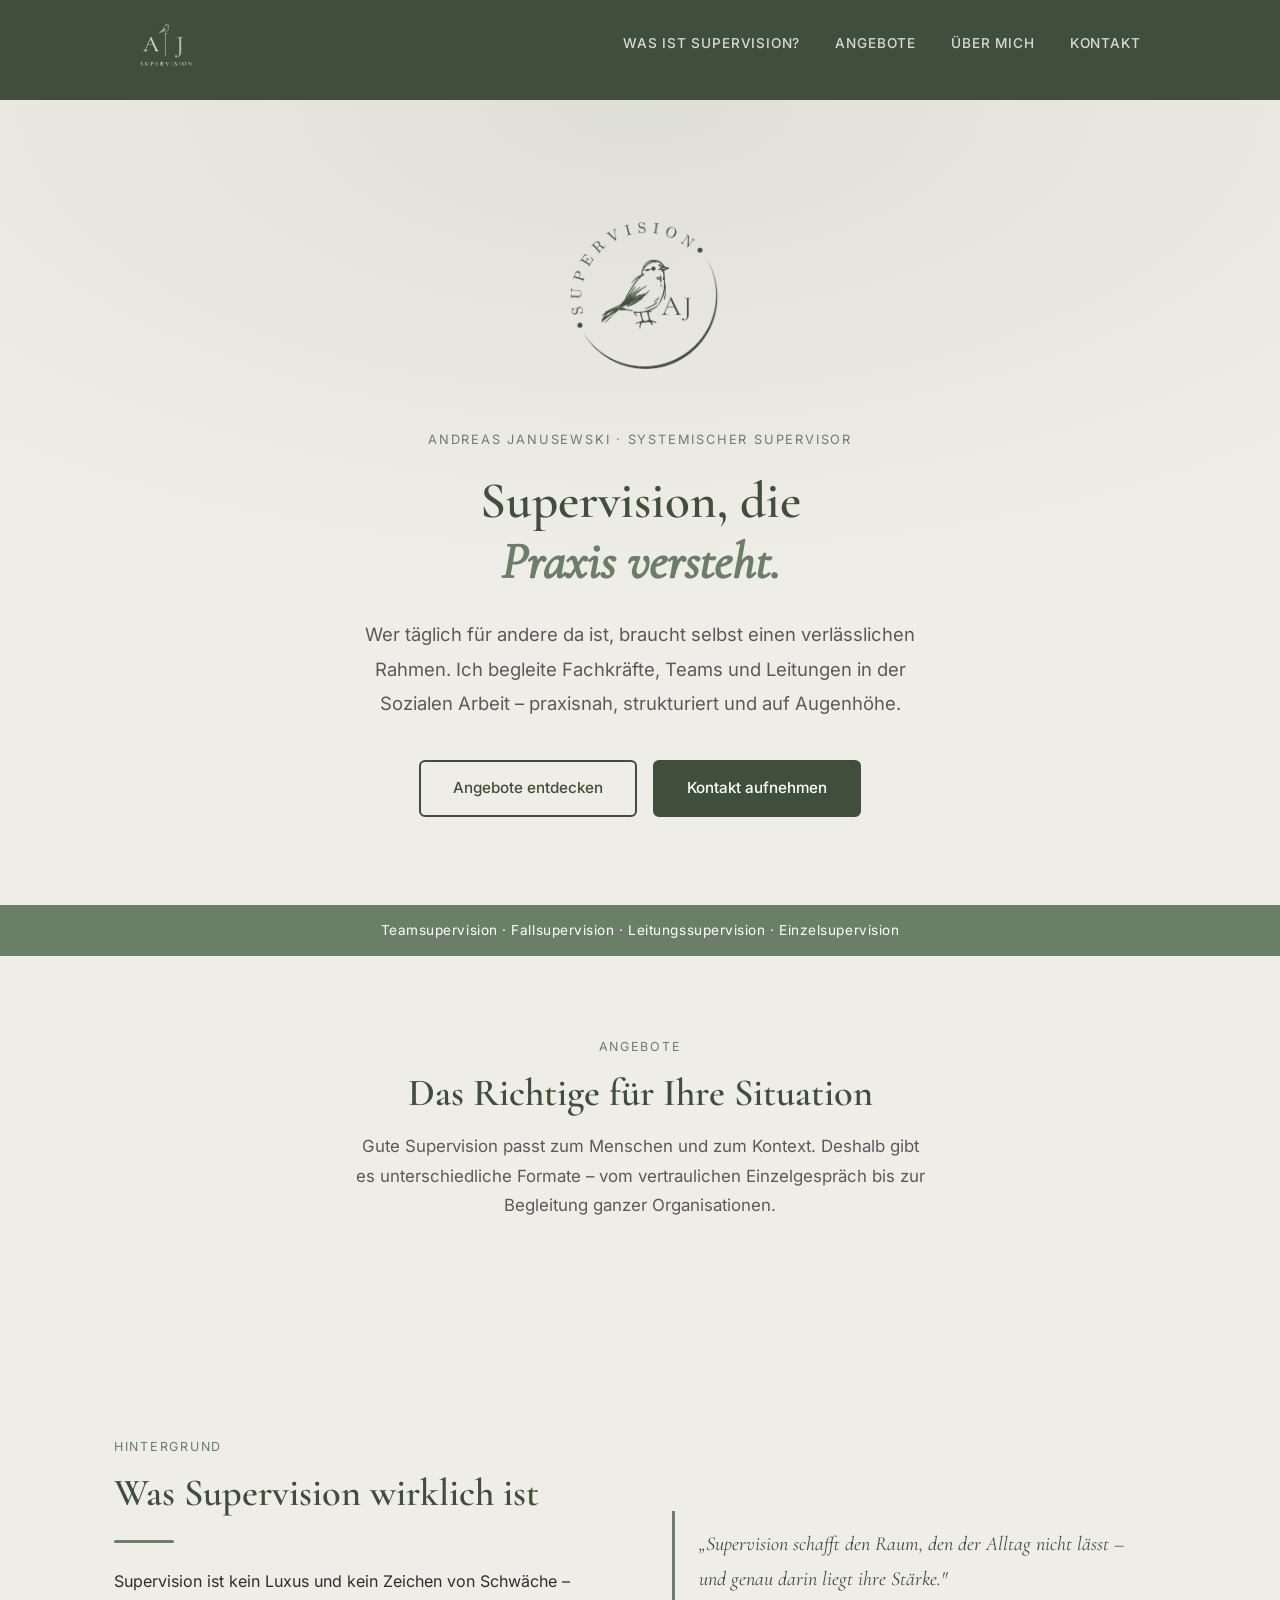
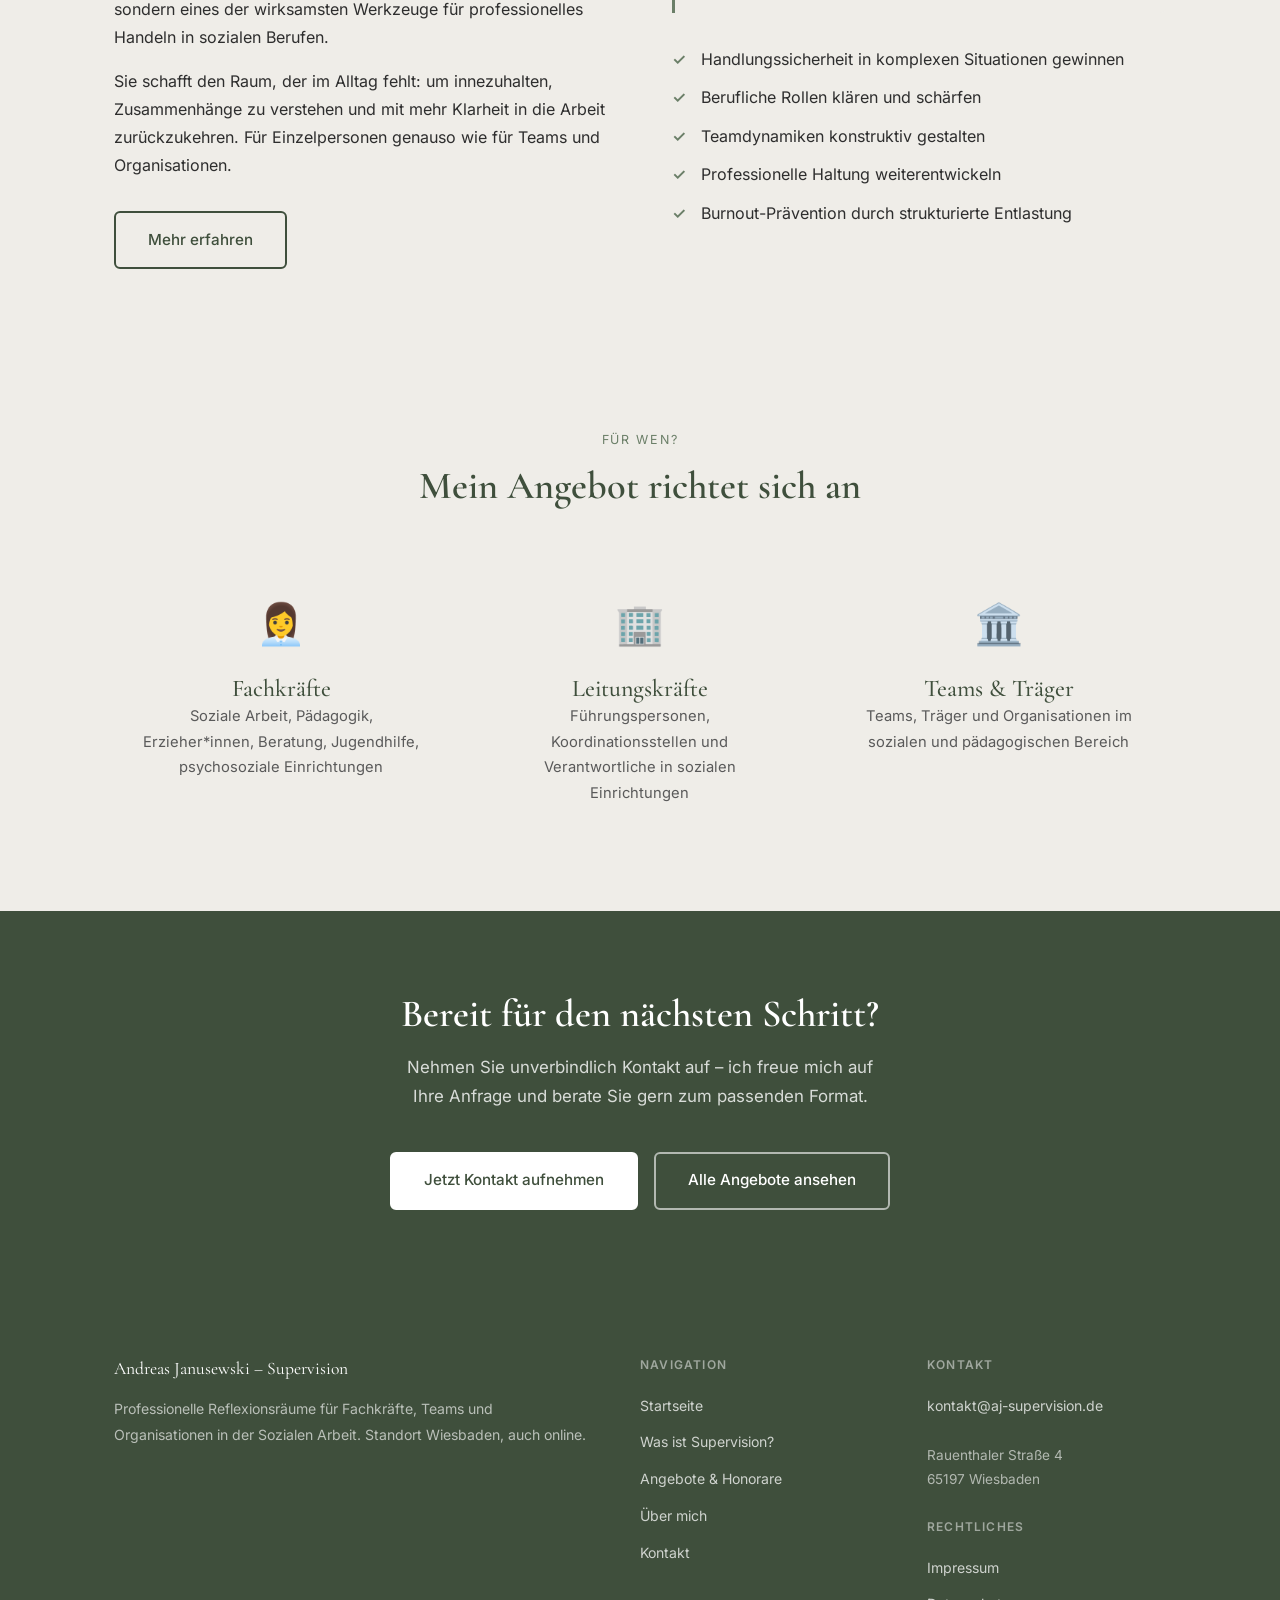
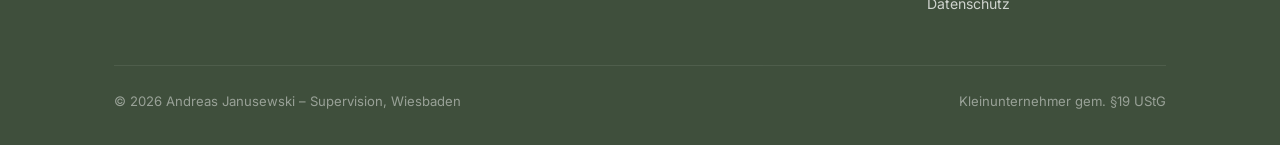
==== index.html @ a954fa85 "Favicon: rundes Logo im Browser-Tab" ====
<!DOCTYPE html>
<html lang="de">
<head>
  <meta charset="UTF-8">
  <meta name="viewport" content="width=device-width, initial-scale=1.0">
  <title>Andreas Janusewski – Supervision in Wiesbaden</title>
  <meta name="description" content="Professionelle Supervision für Fachkräfte der Sozialen Arbeit, Teams und Organisationen in Wiesbaden. Einzelsupervision, Teamsupervision und Leitungssupervision – präsenz und online.">
  <link rel="canonical" href="https://aj-supervision.de/">
  <meta property="og:title" content="Andreas Janusewski – Supervision Wiesbaden">
  <meta property="og:description" content="Professionelle Reflexionsräume für Fachkräfte, Teams und Organisationen in der Sozialen Arbeit.">
  <meta property="og:type" content="website">
  <meta property="og:url" content="https://aj-supervision.de/">
  <link rel="icon" type="image/x-icon" href="favicon.ico">
  <link rel="icon" type="image/png" sizes="32x32" href="favicon-32.png">
  <link rel="apple-touch-icon" sizes="180x180" href="favicon-180.png">
  <link rel="stylesheet" href="css/style.css">
  <script type="application/ld+json">
  {
    "@context": "https://schema.org",
    "@type": "LocalBusiness",
    "name": "Andreas Janusewski – Supervision",
    "description": "Professionelle Supervision für Fachkräfte der Sozialen Arbeit, Teams und Organisationen.",
    "url": "https://aj-supervision.de",
    "telephone": "",
    "email": "kontakt@aj-supervision.de",
    "address": {
      "@type": "PostalAddress",
      "streetAddress": "Rauenthaler Straße 4",
      "addressLocality": "Wiesbaden",
      "postalCode": "65197",
      "addressCountry": "DE"
    },
    "areaServed": ["Wiesbaden", "Frankfurt am Main", "Rhein-Main-Gebiet"],
    "priceRange": "165–220 €"
  }
  </script>
</head>
<body>

<!-- HEADER -->
<header class="header">
  <div class="container">
    <div class="header__inner">
      <a href="index.html" class="header__logo">
        <img src="images/logo-new.png" alt="AJ Supervision Logo" class="header__logo-img">
        
      </a>
      <button class="burger" aria-label="Menü öffnen" aria-expanded="false">
        <span></span><span></span><span></span>
      </button>
      <nav class="nav" role="navigation" aria-label="Hauptnavigation">
        <a href="supervision.html" class="nav__link">Was ist Supervision?</a>
        <a href="angebote.html" class="nav__link">Angebote</a>
        <a href="ueber-mich.html" class="nav__link">Über mich</a>
        <a href="kontakt.html" class="nav__link nav__link--cta">Kontakt</a>
      </nav>
    </div>
  </div>
</header>

<!-- HERO -->
<section class="hero">
  <div class="container">
    <img src="images/logo-seal.png" alt="AJ Supervision" style="height:180px;width:auto;display:block;margin:0 auto 2rem;">
    <span class="hero__eyebrow">Andreas Janusewski · Systemischer Supervisor</span>
    <h1 class="hero__title">Supervision, die<br><em>Praxis versteht.</em></h1>
    <p class="hero__subtitle">Wer täglich für andere da ist, braucht selbst einen verlässlichen Rahmen. Ich begleite Fachkräfte, Teams und Leitungen in der Sozialen Arbeit – praxisnah, strukturiert und auf Augenhöhe.</p>
    <div class="hero__actions">
      <a href="angebote.html" class="btn btn--outline">Angebote entdecken</a>
      <a href="kontakt.html" class="btn btn--primary">Kontakt aufnehmen</a>
    </div>
  </div>
</section>

<!-- STRIPE -->
<div class="stripe">Teamsupervision · Fallsupervision · Leitungssupervision · Einzelsupervision</div>

<!-- ANGEBOTE ÜBERBLICK -->
<section class="section">
  <div class="container">
    <div class="section__header">
      <span class="section__tag">Angebote</span>
      <h2 class="section__title">Das Richtige für Ihre Situation</h2>
      <p class="section__subtitle">Gute Supervision passt zum Menschen und zum Kontext. Deshalb gibt es unterschiedliche Formate – vom vertraulichen Einzelgespräch bis zur Begleitung ganzer Organisationen.</p>
    </div>
    <div class="grid-3" style="gap:1.5rem;">
  </div>
</section>

<!-- WAS IST SUPERVISION TEASER -->
<section class="section section--alt">
  <div class="container">
    <div class="grid-2" style="align-items:center; gap:4rem;">
      <div>
        <span class="section__tag">Hintergrund</span>
        <h2 style="text-align:left; margin-bottom:1rem;">Was Supervision wirklich ist</h2>
        <div class="divider divider--left"></div>
        <p>Supervision ist kein Luxus und kein Zeichen von Schwäche – sondern eines der wirksamsten Werkzeuge für professionelles Handeln in sozialen Berufen.</p>
        <p>Sie schafft den Raum, der im Alltag fehlt: um innezuhalten, Zusammenhänge zu verstehen und mit mehr Klarheit in die Arbeit zurückzukehren. Für Einzelpersonen genauso wie für Teams und Organisationen.</p>
        <a href="supervision.html" class="btn btn--outline" style="margin-top:1rem;">Mehr erfahren</a>
      </div>
      <div>
        <blockquote>
          <p>„Supervision schafft den Raum, den der Alltag nicht lässt – und genau darin liegt ihre Stärke."</p>
        </blockquote>
        <ul class="check-list" style="margin-top:1.5rem;">
          <li>Handlungssicherheit in komplexen Situationen gewinnen</li>
          <li>Berufliche Rollen klären und schärfen</li>
          <li>Teamdynamiken konstruktiv gestalten</li>
          <li>Professionelle Haltung weiterentwickeln</li>
          <li>Burnout-Prävention durch strukturierte Entlastung</li>
        </ul>
      </div>
    </div>
  </div>
</section>

<!-- ZIELGRUPPEN -->
<section class="section">
  <div class="container">
    <div class="section__header">
      <span class="section__tag">Für wen?</span>
      <h2 class="section__title">Mein Angebot richtet sich an</h2>
    </div>
    <div class="grid-3">
      <div style="text-align:center; padding:1.5rem;">
        <div style="font-size:2.5rem; margin-bottom:1rem;">👩‍💼</div>
        <h3>Fachkräfte</h3>
        <p style="font-size:0.92rem; color:var(--text-light);">Soziale Arbeit, Pädagogik, Erzieher*innen, Beratung, Jugendhilfe, psychosoziale Einrichtungen</p>
      </div>
      <div style="text-align:center; padding:1.5rem;">
        <div style="font-size:2.5rem; margin-bottom:1rem;">🏢</div>
        <h3>Leitungskräfte</h3>
        <p style="font-size:0.92rem; color:var(--text-light);">Führungspersonen, Koordinationsstellen und Verantwortliche in sozialen Einrichtungen</p>
      </div>
      <div style="text-align:center; padding:1.5rem;">
        <div style="font-size:2.5rem; margin-bottom:1rem;">🏛️</div>
        <h3>Teams &amp; Träger</h3>
        <p style="font-size:0.92rem; color:var(--text-light);">Teams, Träger und Organisationen im sozialen und pädagogischen Bereich</p>
      </div>
    </div>
  </div>
</section>

<!-- CTA -->
<section class="cta-band">
  <div class="container">
    <h2>Bereit für den nächsten Schritt?</h2>
    <p>Nehmen Sie unverbindlich Kontakt auf – ich freue mich auf Ihre Anfrage und berate Sie gern zum passenden Format.</p>
    <div style="display:flex; gap:1rem; justify-content:center; flex-wrap:wrap;">
      <a href="kontakt.html" class="btn btn--white">Jetzt Kontakt aufnehmen</a>
      <a href="angebote.html" class="btn btn--outline-white">Alle Angebote ansehen</a>
    </div>
  </div>
</section>

<!-- FOOTER -->
<footer class="footer">
  <div class="container">
    <div class="footer__grid">
      <div>
        <div class="footer__brand">Andreas Janusewski – Supervision</div>
        <p class="footer__desc">Professionelle Reflexionsräume für Fachkräfte, Teams und Organisationen in der Sozialen Arbeit. Standort Wiesbaden, auch online.</p>
      </div>
      <div>
        <div class="footer__heading">Navigation</div>
        <ul class="footer__links">
          <li><a href="index.html">Startseite</a></li>
          <li><a href="supervision.html">Was ist Supervision?</a></li>
          <li><a href="angebote.html">Angebote &amp; Honorare</a></li>
          <li><a href="ueber-mich.html">Über mich</a></li>
          <li><a href="kontakt.html">Kontakt</a></li>
        </ul>
      </div>
      <div>
        <div class="footer__heading">Kontakt</div>
        <ul class="footer__links">
          <li><a href="mailto:kontakt@aj-supervision.de">kontakt@aj-supervision.de</a></li>
          <li></li>
          <li style="color:rgba(255,255,255,0.6); font-size:0.85rem; margin-top:0.5rem;">Rauenthaler Straße 4<br>65197 Wiesbaden</li>
        </ul>
        <div style="margin-top:1.5rem;">
          <div class="footer__heading">Rechtliches</div>
          <ul class="footer__links">
            <li><a href="impressum.html">Impressum</a></li>
            <li><a href="datenschutz.html">Datenschutz</a></li>
          </ul>
        </div>
      </div>
    </div>
    <div class="footer__bottom">
      <span>© 2026 Andreas Janusewski – Supervision, Wiesbaden</span>
      <span>Kleinunternehmer gem. §19 UStG</span>
    </div>
  </div>
</footer>

<script src="js/main.js"></script>
</body>
</html>
---- css/style.css ----
/* ─── LOCAL FONTS ─── */
@font-face { font-family: 'Cormorant Garamond'; font-style: normal; font-weight: 400; font-display: swap; src: url('../fonts/cormorant-400.ttf') format('truetype'); }
@font-face { font-family: 'Cormorant Garamond'; font-style: normal; font-weight: 500; font-display: swap; src: url('../fonts/cormorant-500.ttf') format('truetype'); }
@font-face { font-family: 'Cormorant Garamond'; font-style: normal; font-weight: 600; font-display: swap; src: url('../fonts/cormorant-600.ttf') format('truetype'); }
@font-face { font-family: 'Cormorant Garamond'; font-style: italic; font-weight: 400; font-display: swap; src: url('../fonts/cormorant-italic-400.ttf') format('truetype'); }
@font-face { font-family: 'Inter'; font-style: normal; font-weight: 300; font-display: swap; src: url('../fonts/inter-300.ttf') format('truetype'); }
@font-face { font-family: 'Inter'; font-style: normal; font-weight: 400; font-display: swap; src: url('../fonts/inter-400.ttf') format('truetype'); }
@font-face { font-family: 'Inter'; font-style: normal; font-weight: 500; font-display: swap; src: url('../fonts/inter-500.ttf') format('truetype'); }
@font-face { font-family: 'Inter'; font-style: normal; font-weight: 600; font-display: swap; src: url('../fonts/inter-600.ttf') format('truetype'); }

/* AJ Supervision – Stylesheet
   Design: Warm Professional · Olive & Linen
   Colors: #3F4F3C (primary) · #6B7F68 (secondary) · #2E2E2E (text) · #EFEDE8 (bg)
*/

:root {
  --primary:    #3F4F3C;
  --secondary:  #6B7F68;
  --accent:     #4a5e47;
  --text:       #2E2E2E;
  --text-light: #5a5a5a;
  --bg:         #EFEDE8;
  --surface:    #EFEDE8;
  --white:      #FFFFFF;
  --border:     #D5D0C8;
  --max-w:      1100px;
  --radius:     6px;
  --shadow:     0 2px 16px rgba(63,79,60,0.10);
  --transition: 0.25s ease;
}

*, *::before, *::after { margin: 0; padding: 0; box-sizing: border-box; }
html { scroll-behavior: smooth; background-color: #3F4F3C; }

body {
  font-family: 'Inter', -apple-system, BlinkMacSystemFont, sans-serif;
  color: var(--text);
  background: #EFEDE8;
  line-height: 1.75;
  font-size: 1rem;
}

/* Typography */
h1, h2, h3, h4 {
  font-family: 'Cormorant Garamond', Georgia, serif;
  color: var(--primary);
  line-height: 1.2;
}
h1 { font-size: clamp(2rem, 5vw, 3.2rem); font-weight: 600; }
h2 { font-size: clamp(1.6rem, 3.5vw, 2.4rem); font-weight: 600; }
h3 { font-size: clamp(1.15rem, 2vw, 1.5rem); font-weight: 500; }
h4 { font-size: 1.05rem; font-weight: 600; }
p  { margin-bottom: 1rem; }
p:last-child { margin-bottom: 0; }
a  { color: var(--secondary); text-decoration: none; transition: color var(--transition); }
a:hover { color: var(--primary); }
ul { list-style: none; }

/* Layout */
.container { max-width: var(--max-w); margin: 0 auto; padding: 0 1.5rem; }
.section    { padding: 5rem 0; }
.section--alt { background: var(--surface); }

/* ─── HEADER ─── */
.header {
  position: sticky; top: 0;
  background: var(--primary);
  z-index: 100;
  height: 100px;
}
.header__inner {
  display: flex; align-items: center;
  justify-content: space-between;
  height: 100%;
  padding: 0 0.5rem;
}
.header__logo {
  display: flex; align-items: center; text-decoration: none;
}
.header__logo-img { height: 88px; width: auto; display: block; }
.header__logo-text { display: none; }

.nav { display: flex; align-items: center; gap: 0; }
.nav__link {
  padding: 0.5rem 1.1rem;
  font-size: 0.85rem; font-weight: 500;
  color: rgba(239,237,232,0.88);
  letter-spacing: 0.06em; text-transform: uppercase;
  border-radius: var(--radius);
  transition: background var(--transition), color var(--transition);
}
.nav__link:hover, .nav__link.active {
  background: rgba(255,255,255,0.1); color: #fff;
}
.nav__link--cta { color: rgba(239,237,232,0.88); }
.nav__link--cta:hover { background: rgba(255,255,255,0.1); color: #fff; }

.burger {
  display: none; flex-direction: column; gap: 5px;
  cursor: pointer; background: none;
  border: 1px solid rgba(239,237,232,0.45);
  border-radius: 4px; padding: 8px 10px;
}
.burger span {
  display: block; width: 20px; height: 1.5px;
  background: #EFEDE8; border-radius: 1px;
  transition: var(--transition);
}

/* ─── STRIPE ─── */
.stripe {
  background: var(--secondary); color: #fff;
  padding: 0.85rem 1.5rem; text-align: center;
  font-size: 0.85rem; letter-spacing: 0.04em;
}

/* ─── HERO (Startseite) ─── */
.hero {
  padding: 7rem 0 5.5rem;
  background: var(--surface);
  text-align: center;
  position: relative; overflow: hidden;
}
.hero::before {
  content: '';
  position: absolute; inset: 0;
  background: radial-gradient(ellipse 80% 60% at 50% 0%, rgba(107,127,104,0.12), transparent);
  pointer-events: none;
}
.hero__eyebrow {
  display: inline-block;
  font-size: 0.8rem; letter-spacing: 0.14em;
  text-transform: uppercase; color: var(--secondary);
  margin-bottom: 1.2rem;
}
.hero__title { margin-bottom: 1.5rem; }
.hero__title em { font-style: italic; color: var(--secondary); }
.hero__subtitle {
  font-size: 1.15rem; color: var(--text-light);
  max-width: 580px; margin: 0 auto 2.5rem; line-height: 1.85;
}
.hero__actions { display: flex; gap: 1rem; justify-content: center; flex-wrap: wrap; }

/* ─── BUTTONS ─── */
.btn {
  display: inline-flex; align-items: center; gap: 0.5rem;
  padding: 0.85rem 2rem; border-radius: var(--radius);
  font-size: 0.95rem; font-weight: 500; cursor: pointer;
  transition: var(--transition); border: 2px solid transparent; text-decoration: none;
}
.btn--primary { background: var(--primary); color: var(--white); border-color: var(--primary); }
.btn--primary:hover { background: var(--accent); border-color: var(--accent); color: var(--white); }
.btn--outline { background: transparent; color: var(--primary); border-color: var(--primary); }
.btn--outline:hover { background: var(--primary); color: var(--white); }
.btn--sm { padding: 0.6rem 1.4rem; font-size: 0.88rem; }

/* ─── SECTION HEADER ─── */
.section__header { text-align: center; margin-bottom: 3.5rem; }
.section__tag {
  display: block; font-size: 0.78rem; letter-spacing: 0.14em;
  text-transform: uppercase; color: var(--secondary); margin-bottom: 0.75rem;
}
.section__title { margin-bottom: 1rem; }
.section__subtitle {
  font-size: 1.05rem; color: var(--text-light);
  max-width: 580px; margin: 0 auto;
}

/* ─── CARDS ─── */
.card {
  background: var(--white);
  border: 1px solid var(--border);
  border-radius: var(--radius);
  padding: 2rem;
  box-shadow: var(--shadow);
  transition: box-shadow var(--transition), transform var(--transition);
}
.card:hover { box-shadow: 0 6px 28px rgba(63,79,60,0.15); transform: translateY(-2px); }
.card__icon { font-size: 2rem; margin-bottom: 1rem; }
.card__title { margin-bottom: 0.6rem; }

/* ─── GRID ─── */
.grid-2 { display: grid; grid-template-columns: repeat(2,1fr); gap: 1.5rem; }
.grid-3 { display: grid; grid-template-columns: repeat(3,1fr); gap: 1.5rem; }
.grid-5 { display: grid; grid-template-columns: repeat(5,1fr); gap: 1.25rem; }

/* ─── PRICE CARDS ─── */
.price-grid { display: grid; grid-template-columns: repeat(3,1fr); gap: 1.5rem; }
.price-card {
  background: var(--white); border: 2px solid var(--border);
  border-radius: var(--radius); padding: 2.2rem 1.8rem;
  text-align: center; position: relative;
}
.price-card--featured { border-color: var(--primary); }
.price-card__badge {
  position: absolute; top: -0.75rem; left: 50%; transform: translateX(-50%);
  background: var(--primary); color: white;
  font-size: 0.72rem; padding: 0.25rem 1rem;
  border-radius: 20px; white-space: nowrap; letter-spacing: 0.06em;
}
.price-card__title { font-size: 1rem; font-weight: 600; margin-bottom: 0.4rem; color: var(--text); }
.price-card__desc { font-size: 0.85rem; color: var(--text-light); margin-bottom: 1.5rem; }
.price-card__amount {
  font-family: 'Cormorant Garamond', serif;
  font-size: 3rem; color: var(--primary); font-weight: 600;
  line-height: 1; margin-bottom: 0.2rem;
}
.price-card__unit { font-size: 0.82rem; color: var(--text-light); margin-bottom: 1.5rem; }

/* ─── PAGE HERO (inner pages) ─── */
.page-hero {
  background: var(--surface); padding: 4.5rem 0 3.5rem; text-align: center;
}
.page-hero__tag {
  display: block; font-size: 0.78rem; letter-spacing: 0.14em;
  text-transform: uppercase; color: var(--secondary); margin-bottom: 0.9rem;
}
.page-hero__title { margin-bottom: 1rem; }
.page-hero__subtitle {
  font-size: 1.1rem; color: var(--text-light);
  max-width: 560px; margin: 0 auto;
}

/* ─── CONTACT FORM ─── */
.contact-grid { display: grid; grid-template-columns: 1fr 1fr; gap: 4rem; align-items: start; }
.form-group { margin-bottom: 1.4rem; }
.form-label { display: block; font-size: 0.88rem; font-weight: 500; color: var(--text); margin-bottom: 0.4rem; }
.form-input, .form-select, .form-textarea {
  width: 100%; padding: 0.85rem 1rem;
  border: 1.5px solid var(--border); border-radius: var(--radius);
  background: var(--white); color: var(--text);
  font-size: 1rem; font-family: inherit;
  transition: border-color var(--transition); appearance: none;
}
.form-input:focus, .form-select:focus, .form-textarea:focus {
  outline: none; border-color: var(--secondary);
}
.form-textarea { min-height: 145px; resize: vertical; }
.form-note { font-size: 0.8rem; color: var(--text-light); margin-top: 0.4rem; }
.form-success {
  display: none; background: #e8f5e9; border: 1px solid #a5d6a7;
  border-radius: var(--radius); padding: 1rem 1.5rem;
  color: #2e7d32; margin-bottom: 1rem;
}
.contact-info { display: flex; flex-direction: column; gap: 1.5rem; }
.contact-info__item { display: flex; gap: 1rem; align-items: flex-start; }
.contact-info__icon { font-size: 1.4rem; flex-shrink: 0; margin-top: 0.1rem; }
.contact-info__label { font-size: 0.78rem; text-transform: uppercase; letter-spacing: 0.08em; color: var(--secondary); margin-bottom: 0.2rem; }
.contact-info__value { color: var(--text); font-size: 0.97rem; }

/* ─── DIVIDER ─── */
.divider { width: 60px; height: 3px; background: var(--secondary); margin: 1.5rem auto; border-radius: 2px; }
.divider--left { margin-left: 0; }

/* ─── CHECK LIST ─── */
.check-list { display: flex; flex-direction: column; gap: 0.65rem; }
.check-list li { padding-left: 1.8rem; position: relative; }
.check-list li::before { content: '✓'; position: absolute; left: 0; color: var(--secondary); font-weight: 700; }

/* ─── QUOTE ─── */
blockquote {
  border-left: 3px solid var(--secondary);
  padding: 1rem 1.5rem; margin: 2rem 0;
  background: var(--surface);
  border-radius: 0 var(--radius) var(--radius) 0;
}
blockquote p {
  font-family: 'Cormorant Garamond', serif;
  font-size: 1.25rem; color: var(--primary);
  font-style: italic; margin: 0;
}

/* ─── CTA BAND ─── */
.cta-band {
  background: var(--primary); color: white;
  padding: 5rem 0; text-align: center;
}
.cta-band h2 { color: white; margin-bottom: 1rem; }
.cta-band p { color: rgba(255,255,255,0.8); max-width: 500px; margin: 0 auto 2.5rem; font-size: 1.05rem; }
.btn--white { background: white; color: var(--primary); border-color: white; }
.btn--white:hover { background: #EFEDE8; color: var(--primary); }
.btn--outline-white { background: transparent; color: white; border-color: rgba(255,255,255,0.6); }
.btn--outline-white:hover { border-color: white; }

/* ─── FOOTER ─── */
.footer { background: var(--primary); color: rgba(255,255,255,0.85); padding: 4rem 0 2rem; }
.footer__grid { display: grid; grid-template-columns: 2fr 1fr 1fr; gap: 3rem; margin-bottom: 3rem; }
.footer__brand {
  font-family: 'Cormorant Garamond', serif;
  font-size: 1.1rem; color: white; margin-bottom: 0.75rem;
}
.footer__desc { font-size: 0.88rem; opacity: 0.75; line-height: 1.8; }
.footer__heading {
  font-size: 0.75rem; font-weight: 600;
  letter-spacing: 0.1em; text-transform: uppercase;
  color: rgba(255,255,255,0.5); margin-bottom: 1rem;
}
.footer__links { display: flex; flex-direction: column; gap: 0.55rem; }
.footer__links a { color: rgba(255,255,255,0.75); font-size: 0.88rem; transition: color var(--transition); }
.footer__links a:hover { color: white; }
.footer__bottom {
  border-top: 1px solid rgba(255,255,255,0.15);
  padding-top: 1.5rem;
  display: flex; justify-content: space-between; align-items: center;
  font-size: 0.82rem; opacity: 0.55; flex-wrap: wrap; gap: 0.75rem;
}

/* ─── ÜBER MICH ─── */
.about-grid { display: grid; grid-template-columns: 1fr 2fr; gap: 4rem; align-items: start; }
.about-photo {
  aspect-ratio: 3/4; background: var(--border);
  border-radius: var(--radius); overflow: hidden;
  display: flex; align-items: center; justify-content: center;
  color: var(--text-light); font-size: 0.9rem; text-align: center;
}

/* ─── SUPERVISION PAGE ─── */
.steps { display: flex; flex-direction: column; gap: 2rem; counter-reset: step; }
.step { display: flex; gap: 2rem; align-items: flex-start; }
.step__num {
  flex-shrink: 0; width: 3rem; height: 3rem;
  background: var(--primary); color: white;
  border-radius: 50%; display: flex; align-items: center; justify-content: center;
  font-family: 'Cormorant Garamond', serif; font-size: 1.3rem; font-weight: 600;
}
.step__body h3 { margin-bottom: 0.5rem; }

/* ─── IMPRESSUM / DATENSCHUTZ ─── */
.legal-content { max-width: 780px; margin: 0 auto; }
.legal-content h2 { font-size: 1.4rem; margin-top: 2.5rem; margin-bottom: 0.75rem; }
.legal-content h3 { font-size: 1.1rem; margin-top: 1.5rem; margin-bottom: 0.5rem; }
.legal-content p, .legal-content li { font-size: 0.95rem; color: var(--text-light); }
.legal-content ul { list-style: disc; padding-left: 1.5rem; margin-bottom: 1rem; }

/* ─── RESPONSIVE ─── */
@media (max-width: 960px) {
  .grid-5 { grid-template-columns: repeat(3,1fr); }
  .price-grid { grid-template-columns: 1fr; max-width: 480px; margin: 0 auto; }
  .footer__grid { grid-template-columns: 1fr 1fr; }
  .about-grid { grid-template-columns: 1fr; }
  .contact-grid { grid-template-columns: 1fr; gap: 2.5rem; }
}
@media (max-width: 680px) {
  .header { height: 72px; }
  .header__logo-img { height: 52px; }
  .nav { display: none; position: absolute; top: 72px; left: 0; right: 0; flex-direction: column; background: var(--primary); border-top: 1px solid rgba(255,255,255,0.1); padding: 0; gap: 0; z-index: 99; }
  .nav.open { display: flex; }
  .nav__link { display: block; padding: 1rem 1.5rem; border-bottom: 1px solid rgba(255,255,255,0.07); border-radius: 0; color: rgba(239,237,232,0.9); font-size: 0.9rem; }
  .nav__link:last-child { border-bottom: none; }
  .burger { display: flex; }
  .grid-2, .grid-3, .grid-5 { grid-template-columns: 1fr; }
  .footer__grid { grid-template-columns: 1fr; gap: 2rem; }
  .footer__bottom { flex-direction: column; text-align: center; }
  .section { padding: 3.5rem 0; }
  .hero { padding: 5rem 0 4rem; }
}
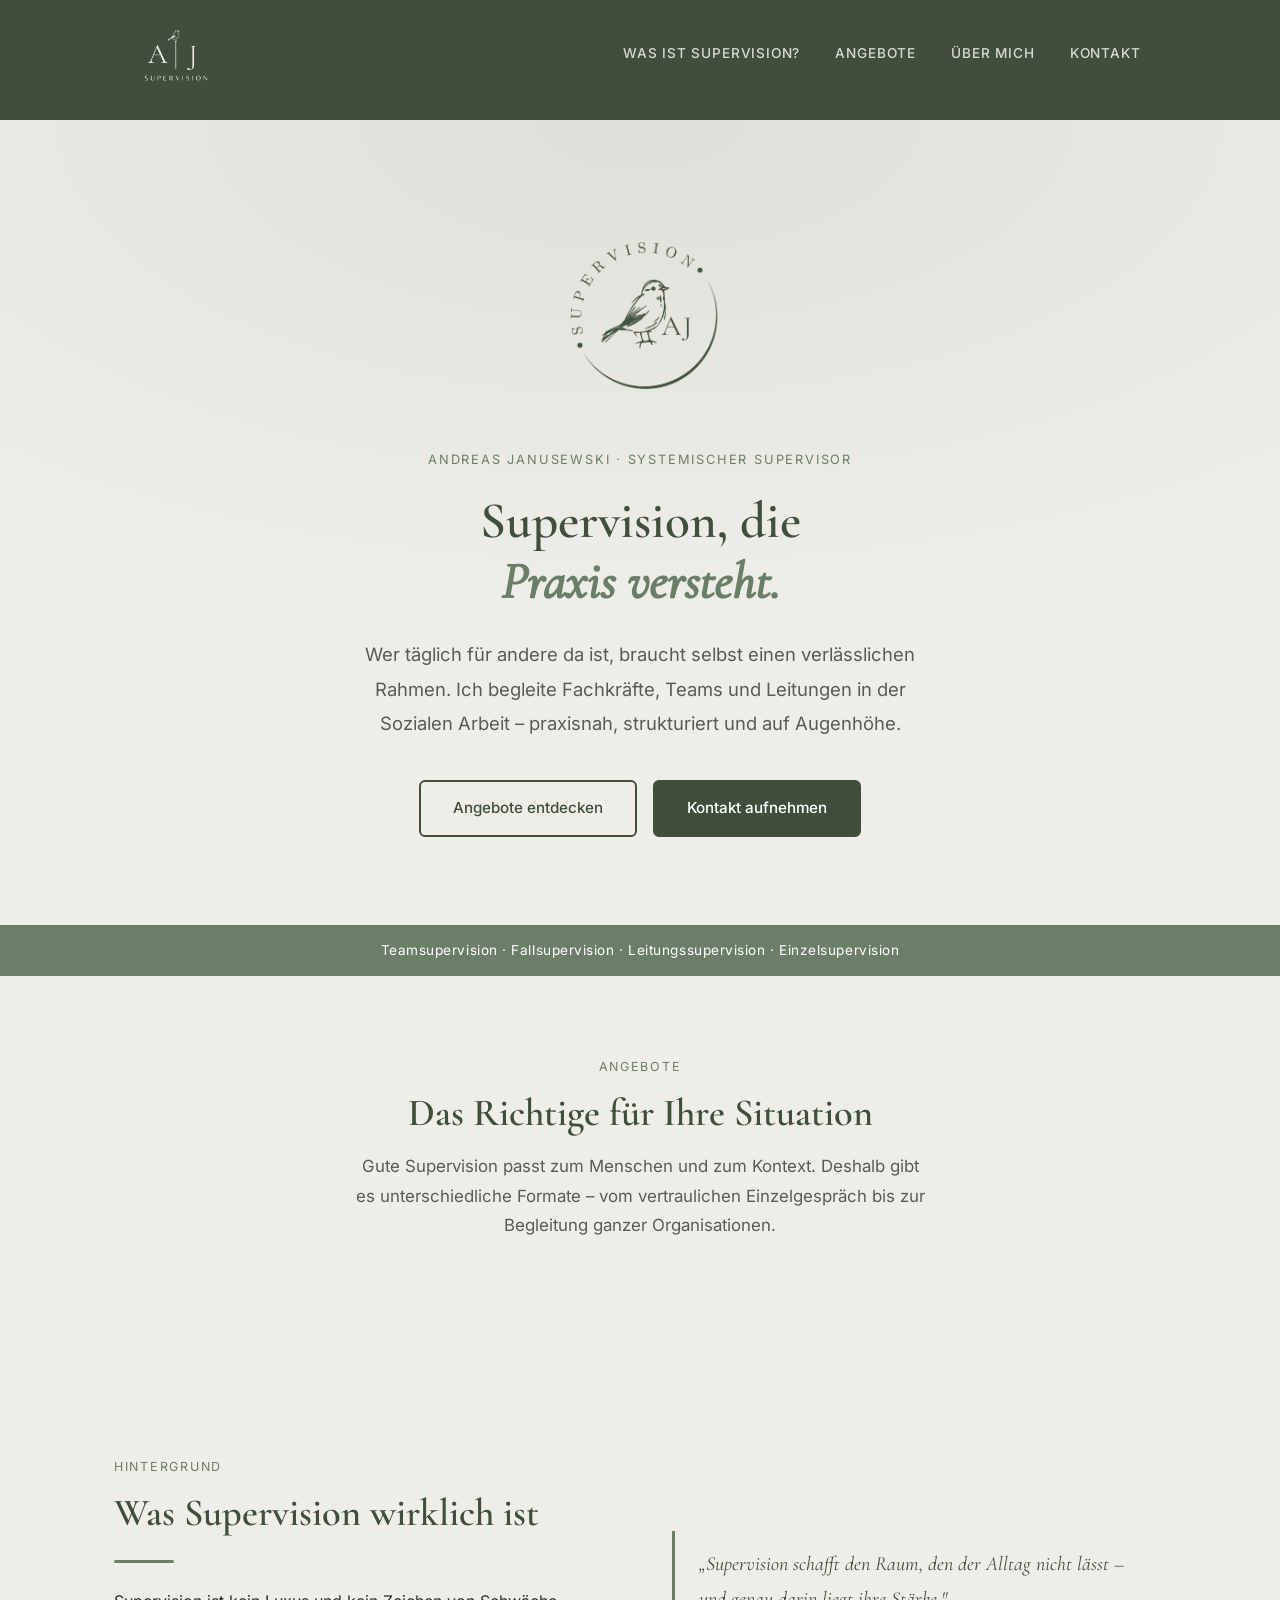
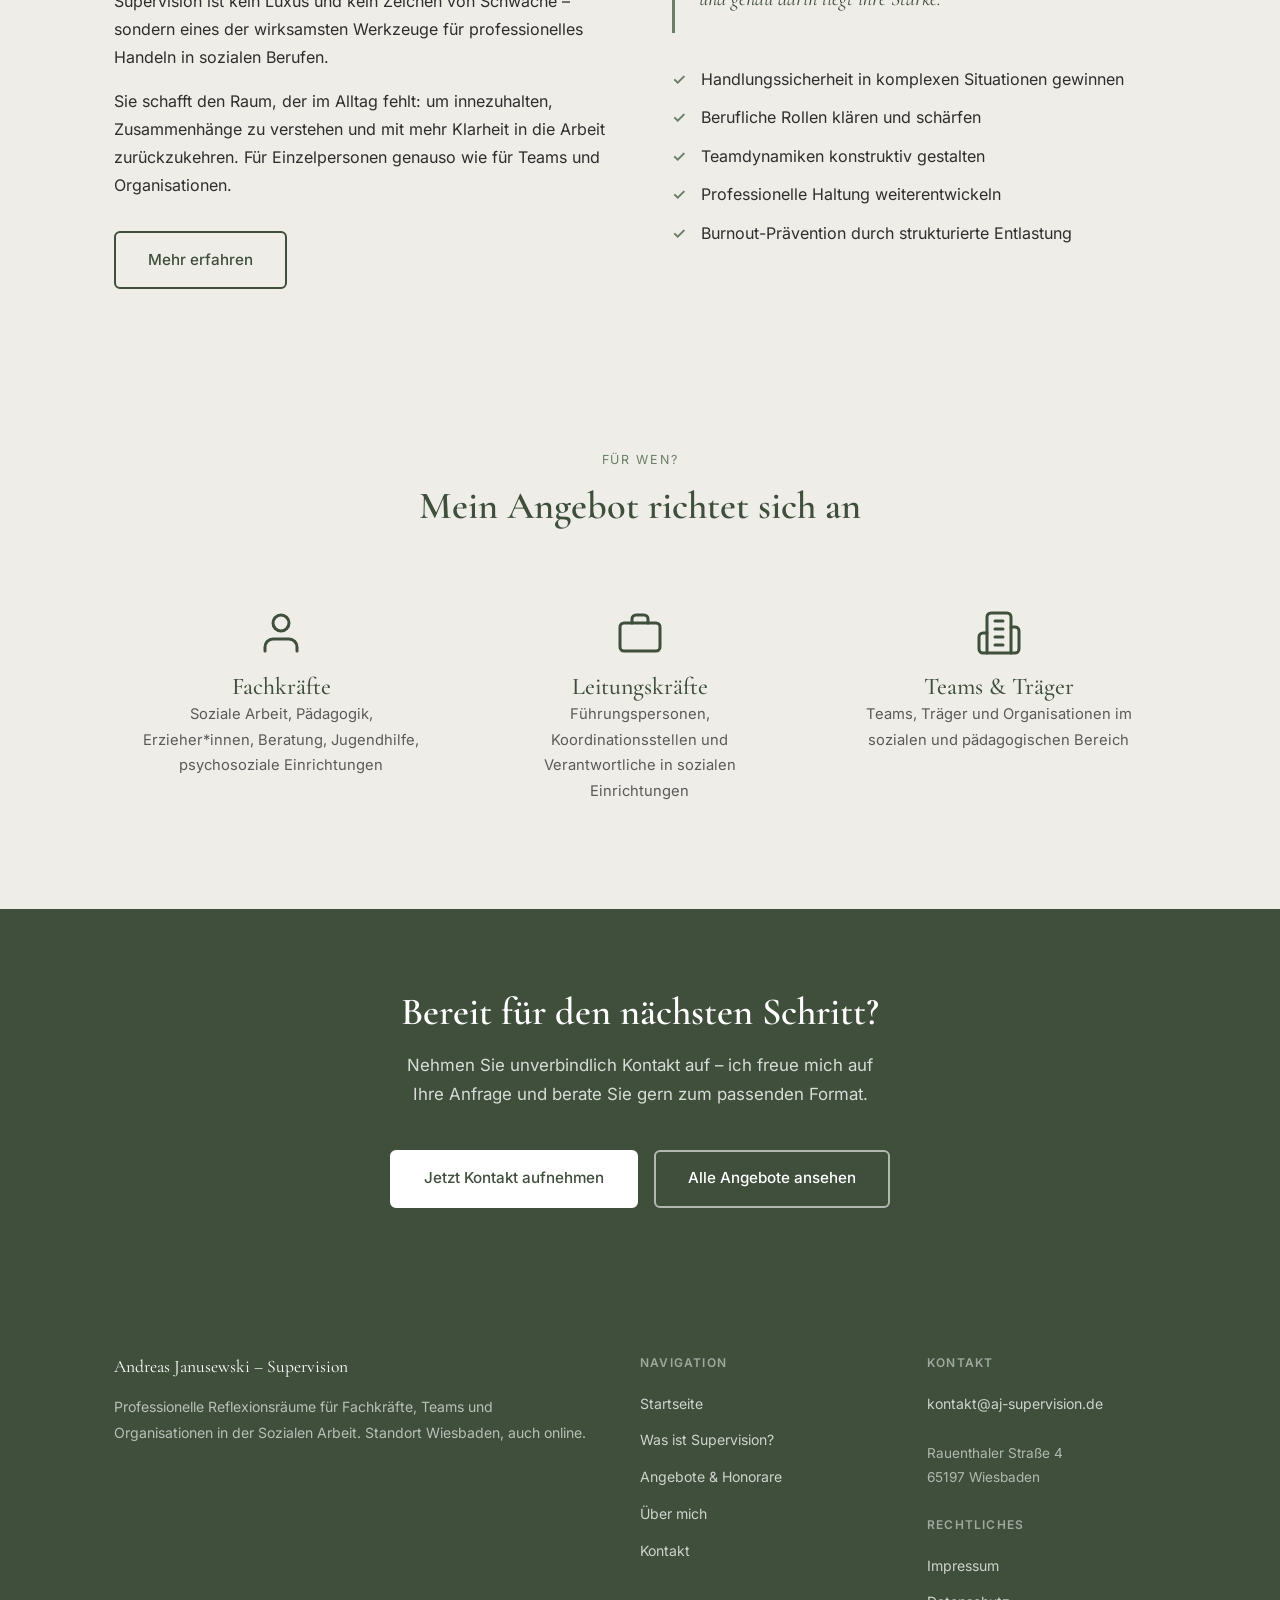
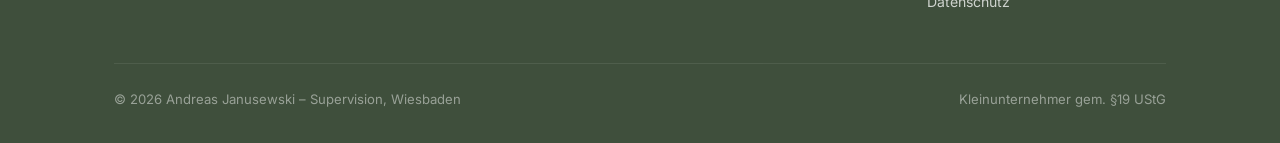
==== commit c6cfcd47: "Design: SVG-Icons statt Emojis, Inter Light Ablaufzahlen, Favicon neu, Roadmap" ====
--- a/index.html
+++ b/index.html
@@ -124,17 +124,17 @@
     </div>
     <div class="grid-3">
       <div style="text-align:center; padding:1.5rem;">
-        <div style="font-size:2.5rem; margin-bottom:1rem;">👩‍💼</div>
+        <div class="section-icon"><svg xmlns="http://www.w3.org/2000/svg" viewBox="0 0 24 24" fill="none" stroke="currentColor" stroke-width="1.5" stroke-linecap="round" stroke-linejoin="round"><path d="M20 21v-2a4 4 0 0 0-4-4H8a4 4 0 0 0-4 4v2"/><circle cx="12" cy="7" r="4"/></svg></div>
         <h3>Fachkräfte</h3>
         <p style="font-size:0.92rem; color:var(--text-light);">Soziale Arbeit, Pädagogik, Erzieher*innen, Beratung, Jugendhilfe, psychosoziale Einrichtungen</p>
       </div>
       <div style="text-align:center; padding:1.5rem;">
-        <div style="font-size:2.5rem; margin-bottom:1rem;">🏢</div>
+        <div class="section-icon"><svg xmlns="http://www.w3.org/2000/svg" viewBox="0 0 24 24" fill="none" stroke="currentColor" stroke-width="1.5" stroke-linecap="round" stroke-linejoin="round"><rect width="20" height="14" x="2" y="7" rx="2"/><path d="M16 7V5a2 2 0 0 0-2-2h-4a2 2 0 0 0-2 2v2"/></svg></div>
         <h3>Leitungskräfte</h3>
         <p style="font-size:0.92rem; color:var(--text-light);">Führungspersonen, Koordinationsstellen und Verantwortliche in sozialen Einrichtungen</p>
       </div>
       <div style="text-align:center; padding:1.5rem;">
-        <div style="font-size:2.5rem; margin-bottom:1rem;">🏛️</div>
+        <div class="section-icon"><svg xmlns="http://www.w3.org/2000/svg" viewBox="0 0 24 24" fill="none" stroke="currentColor" stroke-width="1.5" stroke-linecap="round" stroke-linejoin="round"><path d="M6 22V4a2 2 0 0 1 2-2h8a2 2 0 0 1 2 2v18Z"/><path d="M6 12H4a2 2 0 0 0-2 2v6a2 2 0 0 0 2 2h2"/><path d="M18 9h2a2 2 0 0 1 2 2v9a2 2 0 0 1-2 2h-2"/><path d="M10 6h4"/><path d="M10 10h4"/><path d="M10 14h4"/><path d="M10 18h4"/></svg></div>
         <h3>Teams &amp; Träger</h3>
         <p style="font-size:0.92rem; color:var(--text-light);">Teams, Träger und Organisationen im sozialen und pädagogischen Bereich</p>
       </div>
--- a/css/style.css
+++ b/css/style.css
@@ -66,7 +66,7 @@
   position: sticky; top: 0;
   background: var(--primary);
   z-index: 100;
-  height: 100px;
+  height: 120px;
 }
 .header__inner {
   display: flex; align-items: center;
@@ -77,7 +77,7 @@
 .header__logo {
   display: flex; align-items: center; text-decoration: none;
 }
-.header__logo-img { height: 88px; width: auto; display: block; }
+.header__logo-img { height: 108px; width: auto; display: block; }
 .header__logo-text { display: none; }
 
 .nav { display: flex; align-items: center; gap: 0; }
@@ -176,7 +176,10 @@
   transition: box-shadow var(--transition), transform var(--transition);
 }
 .card:hover { box-shadow: 0 6px 28px rgba(63,79,60,0.15); transform: translateY(-2px); }
-.card__icon { font-size: 2rem; margin-bottom: 1rem; }
+.card__icon { font-size: 2rem; margin-bottom: 1rem; display:flex; align-items:center; justify-content:center; }
+.card__icon svg { width: 2rem; height: 2rem; stroke: var(--primary); stroke-width: 1.5; }
+.section-icon { display:flex; align-items:center; justify-content:center; margin-bottom:1rem; }
+.section-icon svg { width: 3rem; height: 3rem; stroke: var(--primary); stroke-width: 1.5; }
 .card__title { margin-bottom: 0.6rem; }
 
 /* ─── GRID ─── */
@@ -321,7 +324,7 @@
   flex-shrink: 0; width: 3rem; height: 3rem;
   background: var(--primary); color: white;
   border-radius: 50%; display: flex; align-items: center; justify-content: center;
-  font-family: 'Cormorant Garamond', serif; font-size: 1.3rem; font-weight: 600;
+  font-family: 'Inter', sans-serif; font-size: 1.2rem; font-weight: 300; letter-spacing: 0.05em;
 }
 .step__body h3 { margin-bottom: 0.5rem; }
 
@@ -341,8 +344,8 @@
   .contact-grid { grid-template-columns: 1fr; gap: 2.5rem; }
 }
 @media (max-width: 680px) {
-  .header { height: 72px; }
-  .header__logo-img { height: 52px; }
+  .header { height: 84px; }
+  .header__logo-img { height: 68px; }
   .nav { display: none; position: absolute; top: 72px; left: 0; right: 0; flex-direction: column; background: var(--primary); border-top: 1px solid rgba(255,255,255,0.1); padding: 0; gap: 0; z-index: 99; }
   .nav.open { display: flex; }
   .nav__link { display: block; padding: 1rem 1.5rem; border-bottom: 1px solid rgba(255,255,255,0.07); border-radius: 0; color: rgba(239,237,232,0.9); font-size: 0.9rem; }
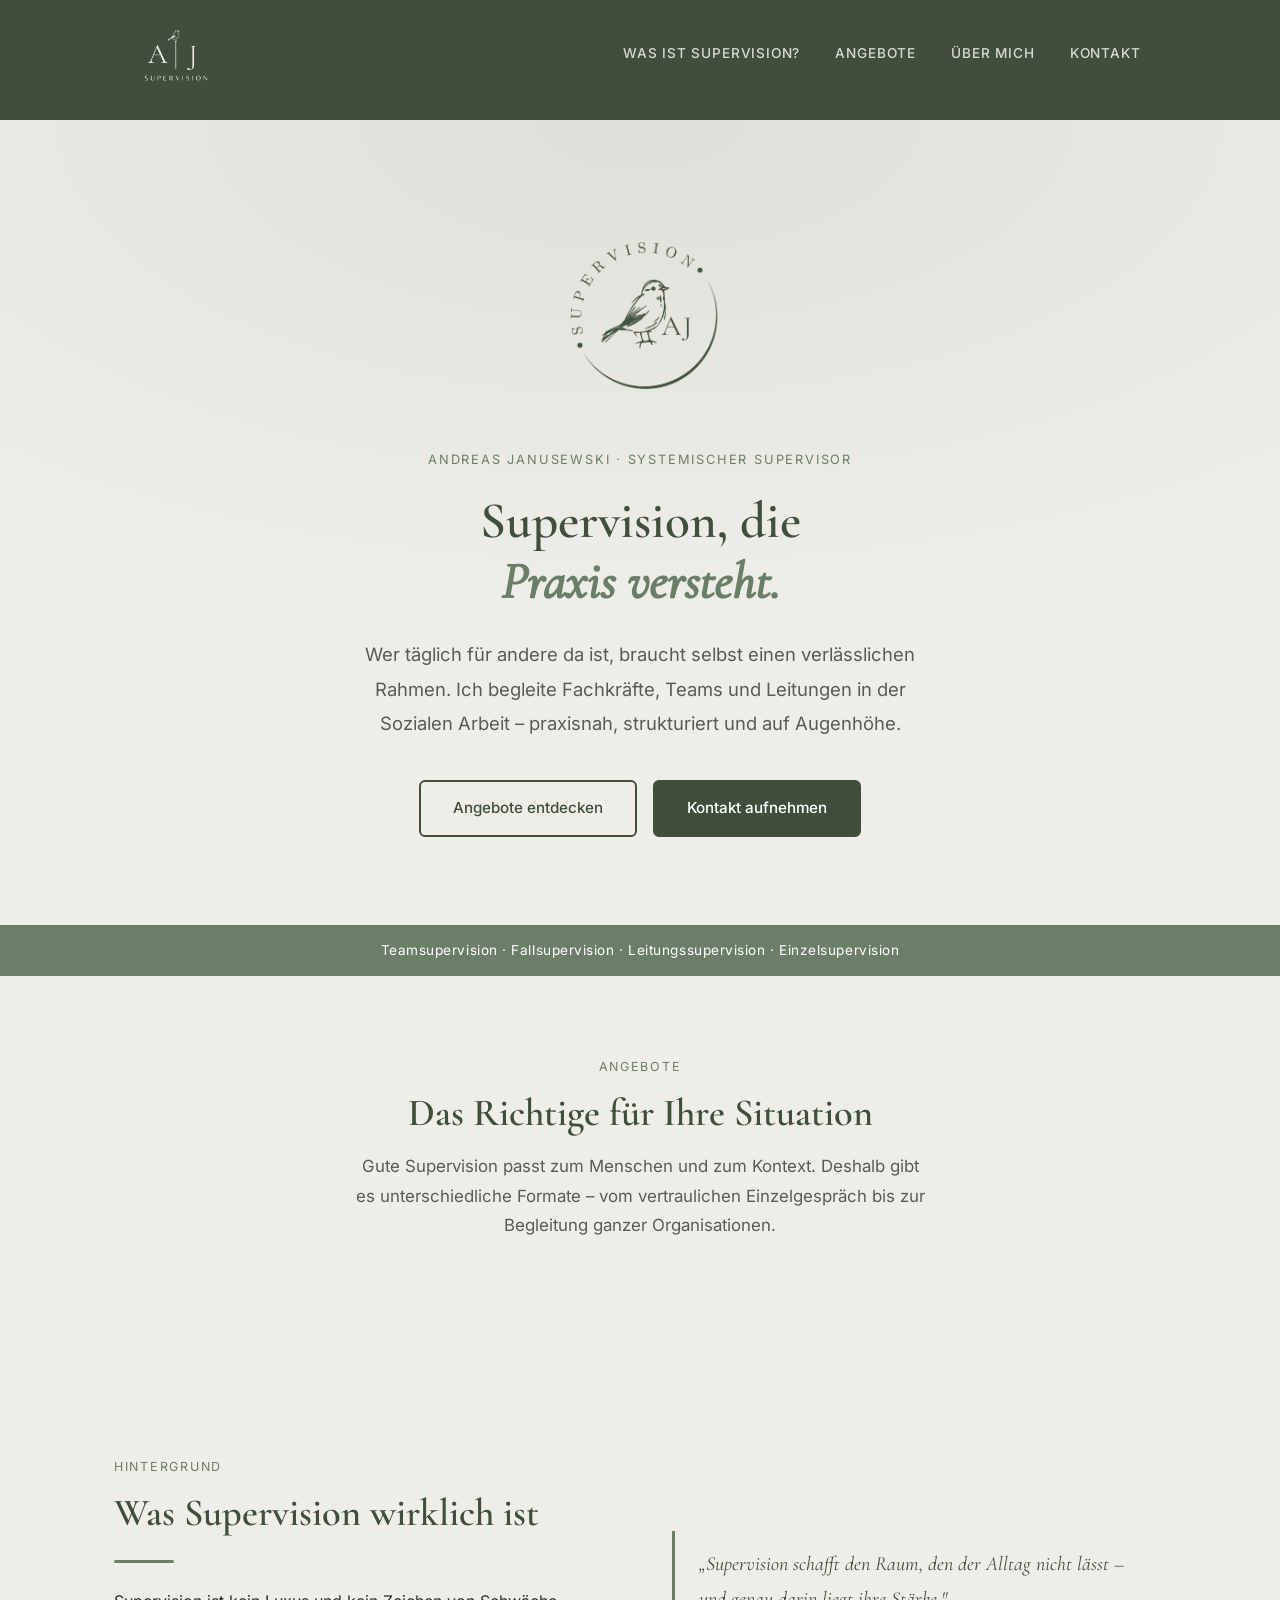
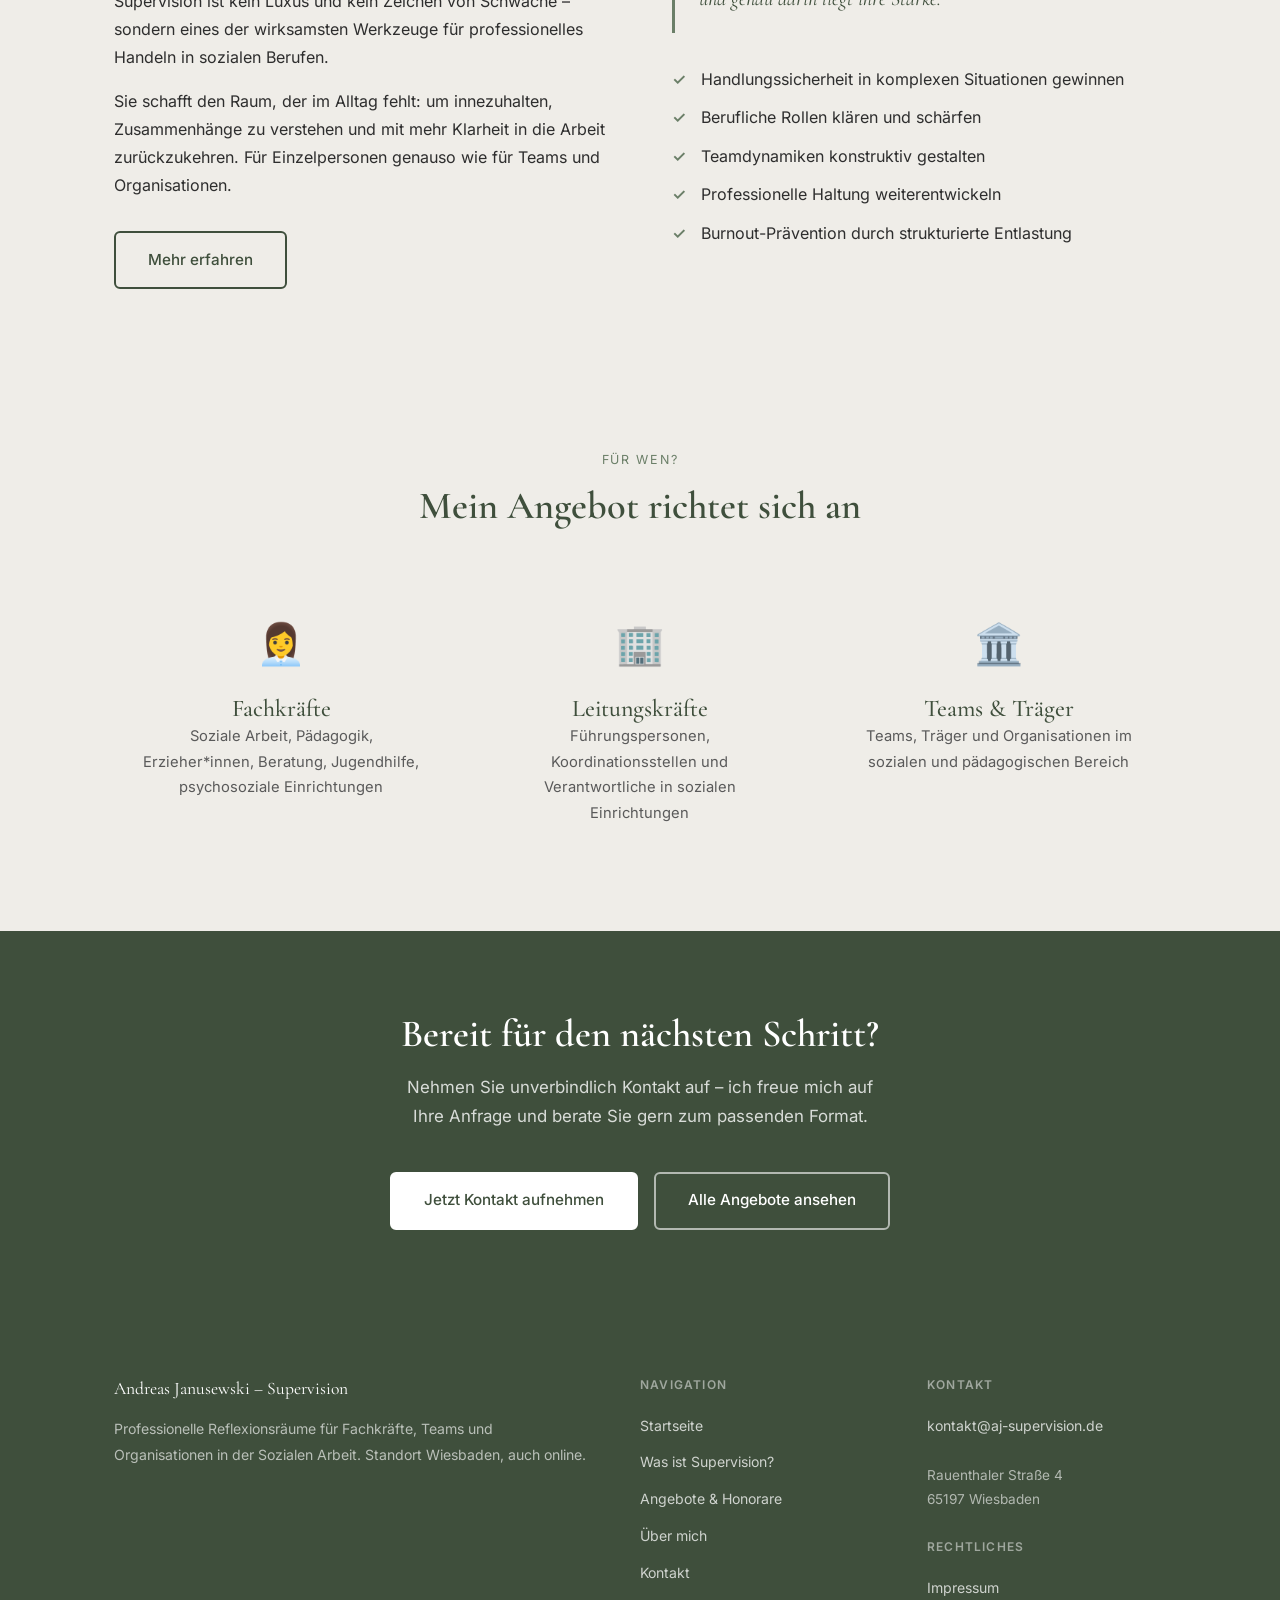
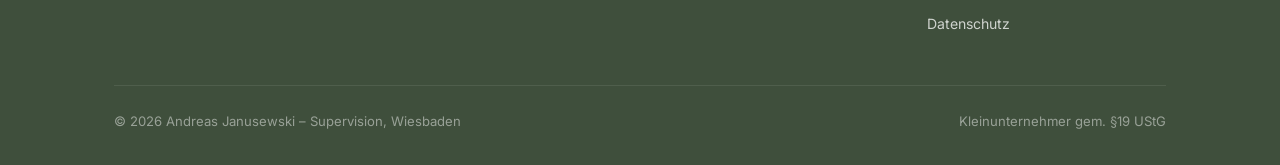
==== commit 34aac750: "Revert: Icons zurück zu Emojis (SVG zu groß/falsch)" ====
--- a/index.html
+++ b/index.html
@@ -124,17 +124,17 @@
     </div>
     <div class="grid-3">
       <div style="text-align:center; padding:1.5rem;">
-        <div class="section-icon"><svg xmlns="http://www.w3.org/2000/svg" viewBox="0 0 24 24" fill="none" stroke="currentColor" stroke-width="1.5" stroke-linecap="round" stroke-linejoin="round"><path d="M20 21v-2a4 4 0 0 0-4-4H8a4 4 0 0 0-4 4v2"/><circle cx="12" cy="7" r="4"/></svg></div>
+        <div style="font-size:2.5rem; margin-bottom:1rem;">👩‍💼</div>
         <h3>Fachkräfte</h3>
         <p style="font-size:0.92rem; color:var(--text-light);">Soziale Arbeit, Pädagogik, Erzieher*innen, Beratung, Jugendhilfe, psychosoziale Einrichtungen</p>
       </div>
       <div style="text-align:center; padding:1.5rem;">
-        <div class="section-icon"><svg xmlns="http://www.w3.org/2000/svg" viewBox="0 0 24 24" fill="none" stroke="currentColor" stroke-width="1.5" stroke-linecap="round" stroke-linejoin="round"><rect width="20" height="14" x="2" y="7" rx="2"/><path d="M16 7V5a2 2 0 0 0-2-2h-4a2 2 0 0 0-2 2v2"/></svg></div>
+        <div style="font-size:2.5rem; margin-bottom:1rem;">🏢</div>
         <h3>Leitungskräfte</h3>
         <p style="font-size:0.92rem; color:var(--text-light);">Führungspersonen, Koordinationsstellen und Verantwortliche in sozialen Einrichtungen</p>
       </div>
       <div style="text-align:center; padding:1.5rem;">
-        <div class="section-icon"><svg xmlns="http://www.w3.org/2000/svg" viewBox="0 0 24 24" fill="none" stroke="currentColor" stroke-width="1.5" stroke-linecap="round" stroke-linejoin="round"><path d="M6 22V4a2 2 0 0 1 2-2h8a2 2 0 0 1 2 2v18Z"/><path d="M6 12H4a2 2 0 0 0-2 2v6a2 2 0 0 0 2 2h2"/><path d="M18 9h2a2 2 0 0 1 2 2v9a2 2 0 0 1-2 2h-2"/><path d="M10 6h4"/><path d="M10 10h4"/><path d="M10 14h4"/><path d="M10 18h4"/></svg></div>
+        <div style="font-size:2.5rem; margin-bottom:1rem;">🏛️</div>
         <h3>Teams &amp; Träger</h3>
         <p style="font-size:0.92rem; color:var(--text-light);">Teams, Träger und Organisationen im sozialen und pädagogischen Bereich</p>
       </div>
--- a/css/style.css
+++ b/css/style.css
@@ -176,10 +176,7 @@
   transition: box-shadow var(--transition), transform var(--transition);
 }
 .card:hover { box-shadow: 0 6px 28px rgba(63,79,60,0.15); transform: translateY(-2px); }
-.card__icon { font-size: 2rem; margin-bottom: 1rem; display:flex; align-items:center; justify-content:center; }
-.card__icon svg { width: 2rem; height: 2rem; stroke: var(--primary); stroke-width: 1.5; }
-.section-icon { display:flex; align-items:center; justify-content:center; margin-bottom:1rem; }
-.section-icon svg { width: 3rem; height: 3rem; stroke: var(--primary); stroke-width: 1.5; }
+.card__icon { font-size: 2rem; margin-bottom: 1rem; }
 .card__title { margin-bottom: 0.6rem; }
 
 /* ─── GRID ─── */
@@ -324,7 +321,7 @@
   flex-shrink: 0; width: 3rem; height: 3rem;
   background: var(--primary); color: white;
   border-radius: 50%; display: flex; align-items: center; justify-content: center;
-  font-family: 'Inter', sans-serif; font-size: 1.2rem; font-weight: 300; letter-spacing: 0.05em;
+  font-family: 'Cormorant Garamond', serif; font-size: 1.3rem; font-weight: 600;
 }
 .step__body h3 { margin-bottom: 0.5rem; }
 
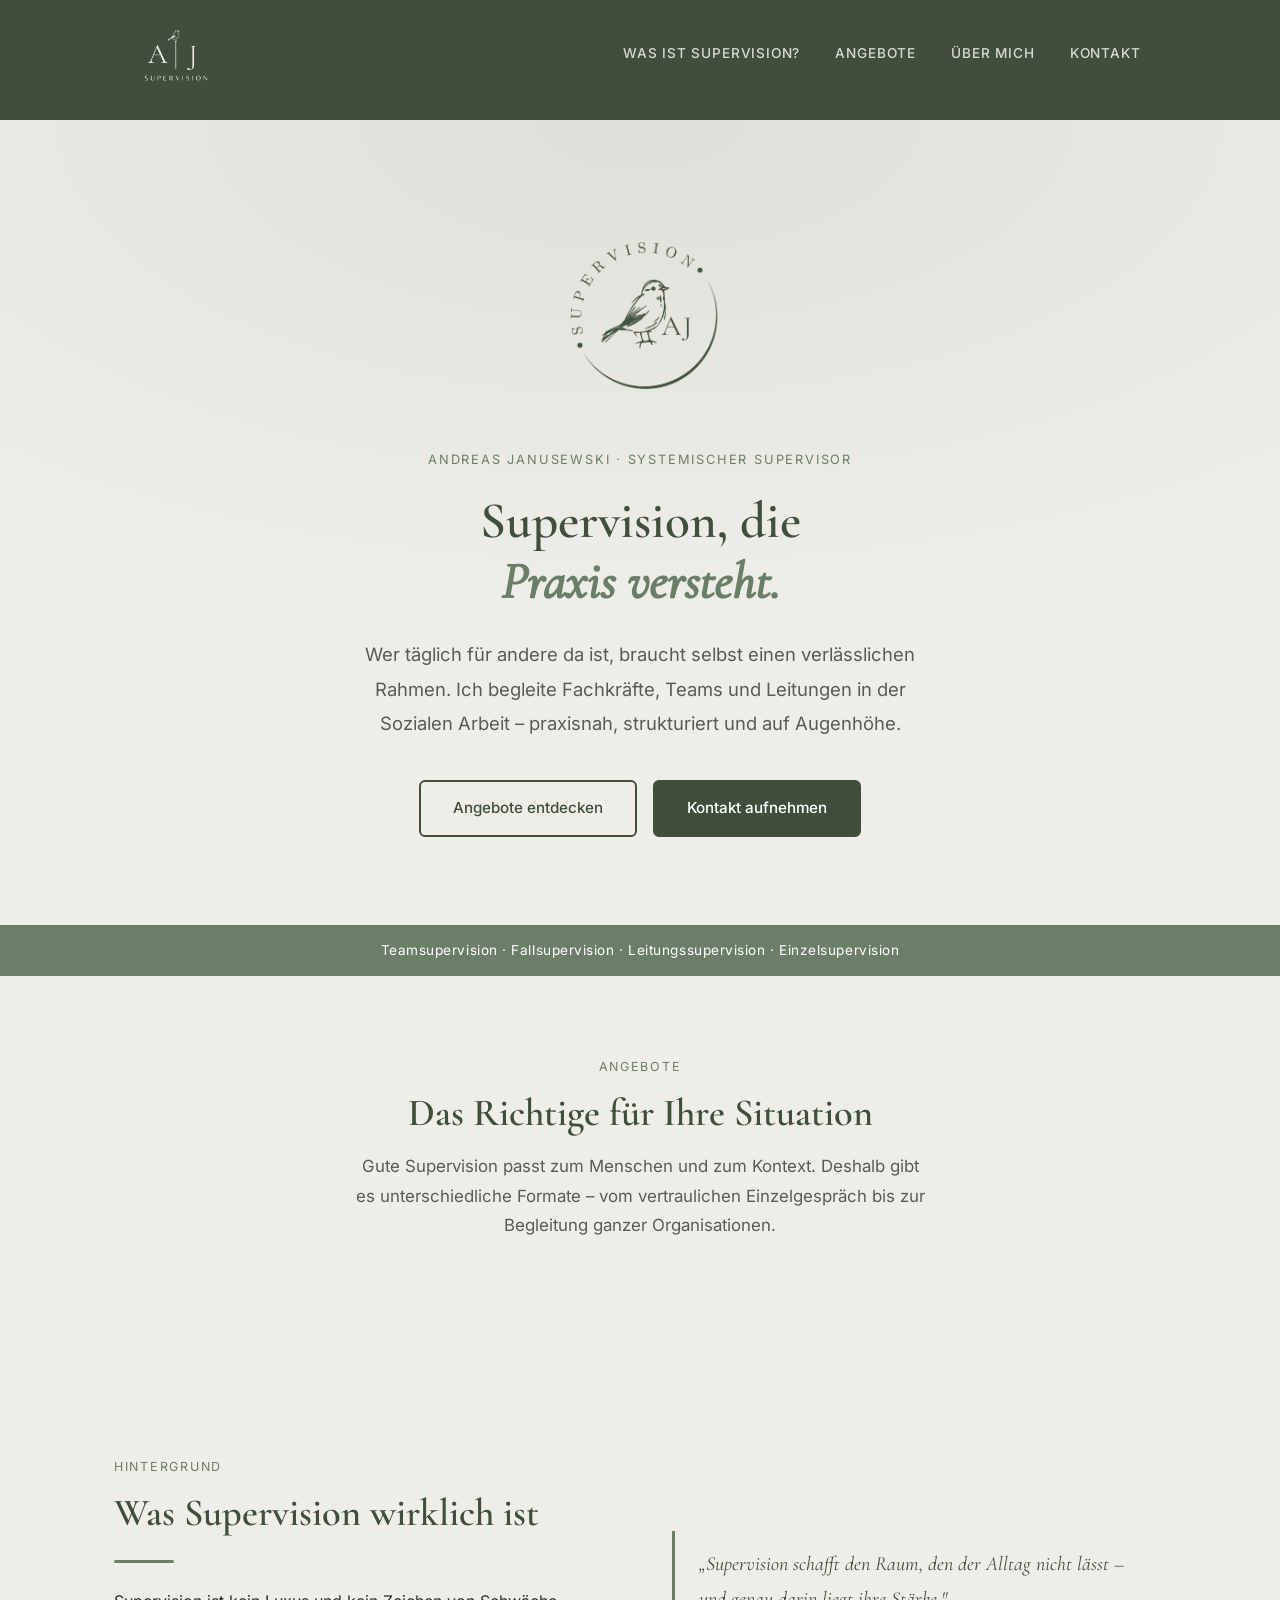
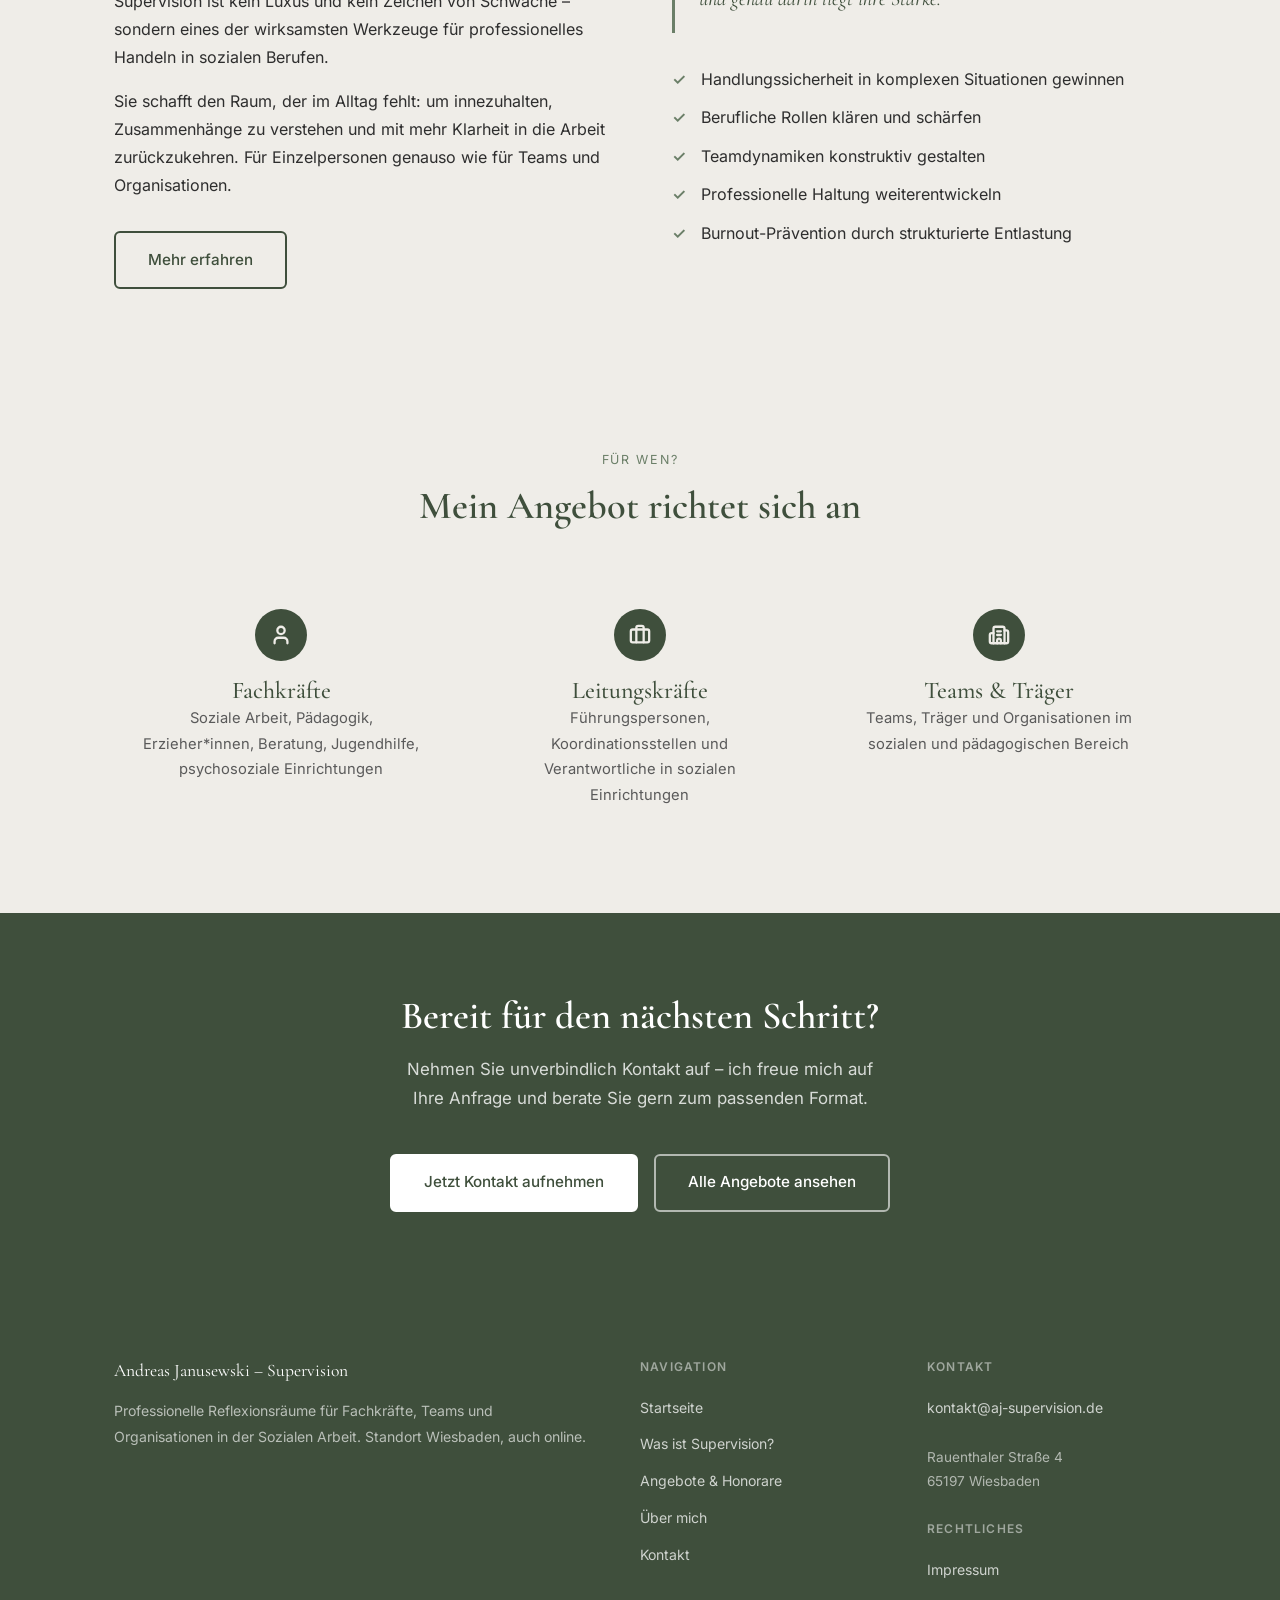
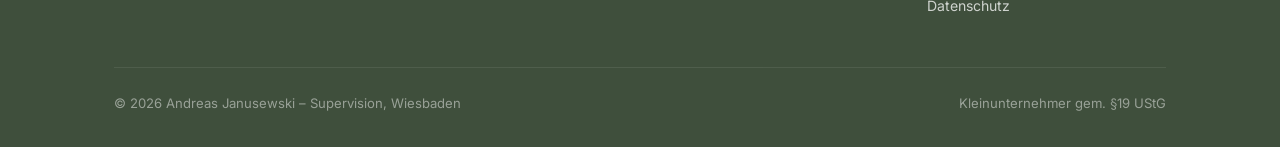
==== commit 4ff79975: "Icons: Lucide Bold (2.5px) Variante B (grüner Kreis) für alle Emojis - CSS: .icon-b Klasse (grüner K" ====
--- a/index.html
+++ b/index.html
@@ -124,17 +124,17 @@
     </div>
     <div class="grid-3">
       <div style="text-align:center; padding:1.5rem;">
-        <div style="font-size:2.5rem; margin-bottom:1rem;">👩‍💼</div>
+        <div class="icon-b"><svg width="22" height="22" viewBox="0 0 24 24" fill="none" stroke="currentColor" stroke-width="2.5" stroke-linecap="round" stroke-linejoin="round"><path d="M19 21v-2a4 4 0 0 0-4-4H9a4 4 0 0 0-4 4v2"/><circle cx="12" cy="7" r="4"/></svg></div>
         <h3>Fachkräfte</h3>
         <p style="font-size:0.92rem; color:var(--text-light);">Soziale Arbeit, Pädagogik, Erzieher*innen, Beratung, Jugendhilfe, psychosoziale Einrichtungen</p>
       </div>
       <div style="text-align:center; padding:1.5rem;">
-        <div style="font-size:2.5rem; margin-bottom:1rem;">🏢</div>
+        <div class="icon-b"><svg width="22" height="22" viewBox="0 0 24 24" fill="none" stroke="currentColor" stroke-width="2.5" stroke-linecap="round" stroke-linejoin="round"><path d="M16 20V4a2 2 0 0 0-2-2h-4a2 2 0 0 0-2 2v16"/><rect width="20" height="14" x="2" y="6" rx="2"/></svg></div>
         <h3>Leitungskräfte</h3>
         <p style="font-size:0.92rem; color:var(--text-light);">Führungspersonen, Koordinationsstellen und Verantwortliche in sozialen Einrichtungen</p>
       </div>
       <div style="text-align:center; padding:1.5rem;">
-        <div style="font-size:2.5rem; margin-bottom:1rem;">🏛️</div>
+        <div class="icon-b"><svg width="22" height="22" viewBox="0 0 24 24" fill="none" stroke="currentColor" stroke-width="2.5" stroke-linecap="round" stroke-linejoin="round"><path d="M10 12h4"/><path d="M10 8h4"/><path d="M14 21v-3a2 2 0 0 0-4 0v3"/><path d="M6 10H4a2 2 0 0 0-2 2v7a2 2 0 0 0 2 2h16a2 2 0 0 0 2-2V9a2 2 0 0 0-2-2h-2"/><path d="M6 21V5a2 2 0 0 1 2-2h8a2 2 0 0 1 2 2v16"/></svg></div>
         <h3>Teams &amp; Träger</h3>
         <p style="font-size:0.92rem; color:var(--text-light);">Teams, Träger und Organisationen im sozialen und pädagogischen Bereich</p>
       </div>
--- a/css/style.css
+++ b/css/style.css
@@ -177,6 +177,20 @@
 }
 .card:hover { box-shadow: 0 6px 28px rgba(63,79,60,0.15); transform: translateY(-2px); }
 .card__icon { font-size: 2rem; margin-bottom: 1rem; }
+
+/* ── ICON VARIANT B – Grüner Kreis (Bold) ── */
+.icon-b {
+  display: inline-flex;
+  align-items: center;
+  justify-content: center;
+  width: 52px;
+  height: 52px;
+  border-radius: 50%;
+  background: var(--primary);
+  color: #EFEDE8;
+  margin-bottom: 1rem;
+  flex-shrink: 0;
+}
 .card__title { margin-bottom: 0.6rem; }
 
 /* ─── GRID ─── */
@@ -321,7 +335,7 @@
   flex-shrink: 0; width: 3rem; height: 3rem;
   background: var(--primary); color: white;
   border-radius: 50%; display: flex; align-items: center; justify-content: center;
-  font-family: 'Cormorant Garamond', serif; font-size: 1.3rem; font-weight: 600;
+  font-family: 'Inter', sans-serif; font-size: 1.2rem; font-weight: 300; letter-spacing: 0.05em;
 }
 .step__body h3 { margin-bottom: 0.5rem; }
 
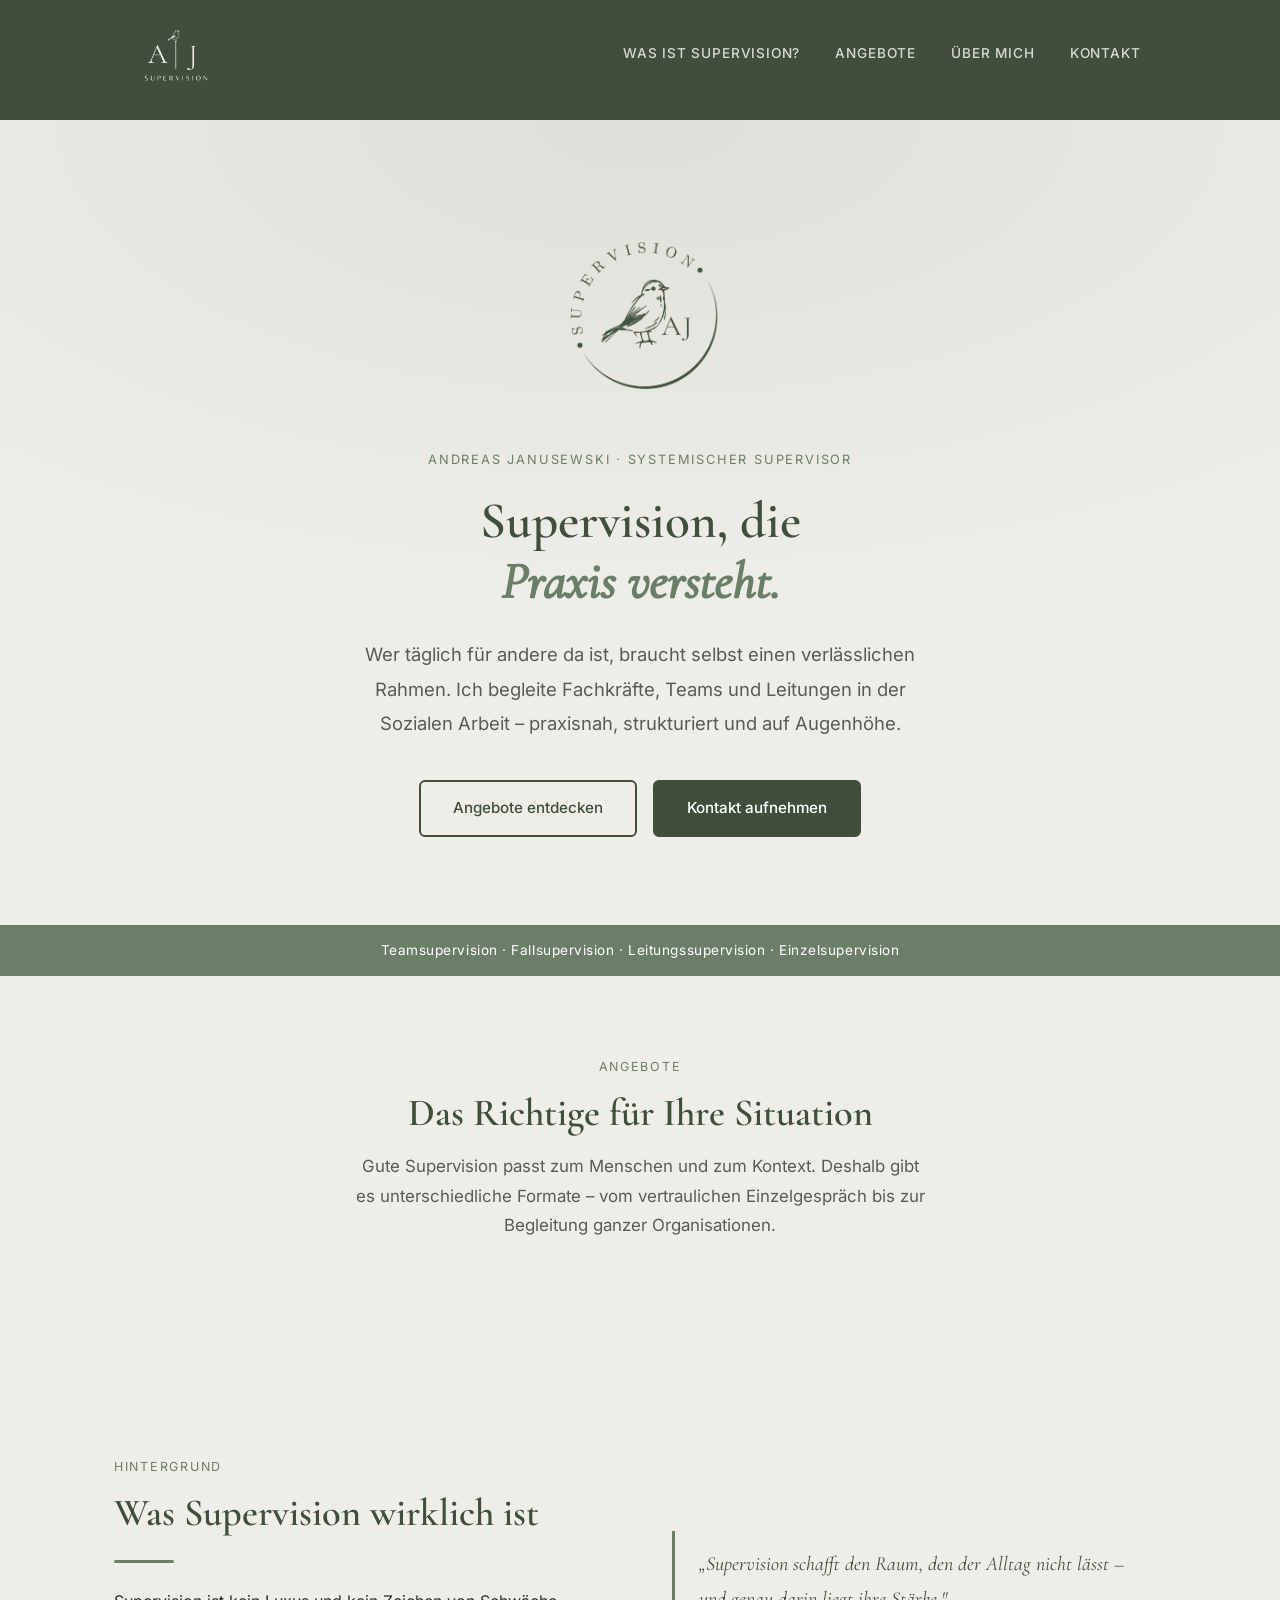
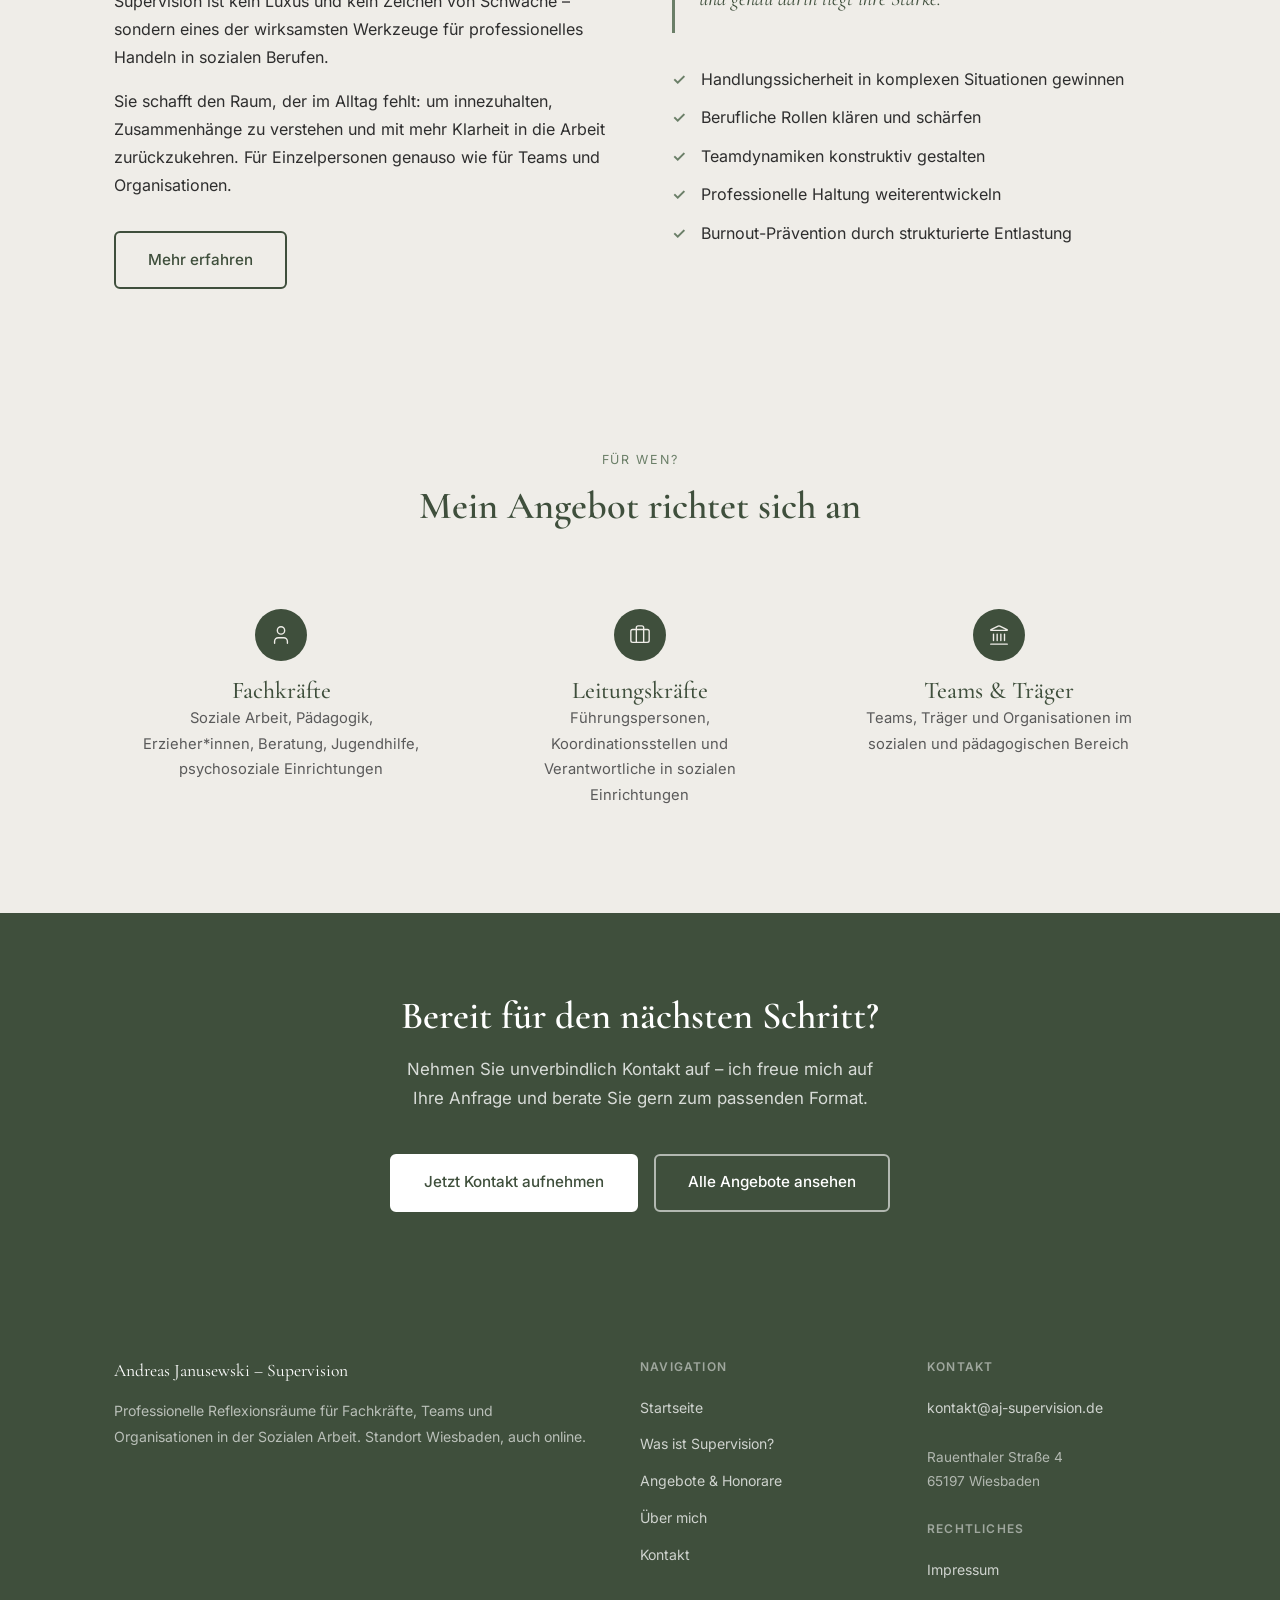
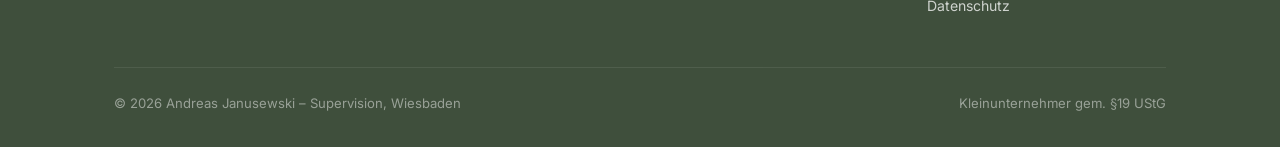
==== commit 732056ec: "Icons filigran (stroke 1.5px via CSS), landmark für Teams&Träger, scale für Entlastung" ====
--- a/index.html
+++ b/index.html
@@ -134,7 +134,7 @@
         <p style="font-size:0.92rem; color:var(--text-light);">Führungspersonen, Koordinationsstellen und Verantwortliche in sozialen Einrichtungen</p>
       </div>
       <div style="text-align:center; padding:1.5rem;">
-        <div class="icon-b"><svg width="22" height="22" viewBox="0 0 24 24" fill="none" stroke="currentColor" stroke-width="2.5" stroke-linecap="round" stroke-linejoin="round"><path d="M10 12h4"/><path d="M10 8h4"/><path d="M14 21v-3a2 2 0 0 0-4 0v3"/><path d="M6 10H4a2 2 0 0 0-2 2v7a2 2 0 0 0 2 2h16a2 2 0 0 0 2-2V9a2 2 0 0 0-2-2h-2"/><path d="M6 21V5a2 2 0 0 1 2-2h8a2 2 0 0 1 2 2v16"/></svg></div>
+        <div class="icon-b"><svg width="22" height="22" viewBox="0 0 24 24" fill="none" stroke="currentColor" stroke-width="2.5" stroke-linecap="round" stroke-linejoin="round"><path d="M10 18v-7"/><path d="M11.12 2.198a2 2 0 0 1 1.76.006l7.866 3.847c.476.233.31.949-.22.949H3.474c-.53 0-.695-.716-.22-.949z"/><path d="M14 18v-7"/><path d="M18 18v-7"/><path d="M3 22h18"/><path d="M6 18v-7"/></svg></div>
         <h3>Teams &amp; Träger</h3>
         <p style="font-size:0.92rem; color:var(--text-light);">Teams, Träger und Organisationen im sozialen und pädagogischen Bereich</p>
       </div>
--- a/css/style.css
+++ b/css/style.css
@@ -178,7 +178,7 @@
 .card:hover { box-shadow: 0 6px 28px rgba(63,79,60,0.15); transform: translateY(-2px); }
 .card__icon { font-size: 2rem; margin-bottom: 1rem; }
 
-/* ── ICON VARIANT B – Grüner Kreis (Bold) ── */
+/* ── ICON VARIANT B – Grüner Kreis (Filigran) ── */
 .icon-b {
   display: inline-flex;
   align-items: center;
@@ -191,6 +191,7 @@
   margin-bottom: 1rem;
   flex-shrink: 0;
 }
+.icon-b svg { stroke-width: 1.5; }
 .card__title { margin-bottom: 0.6rem; }
 
 /* ─── GRID ─── */
